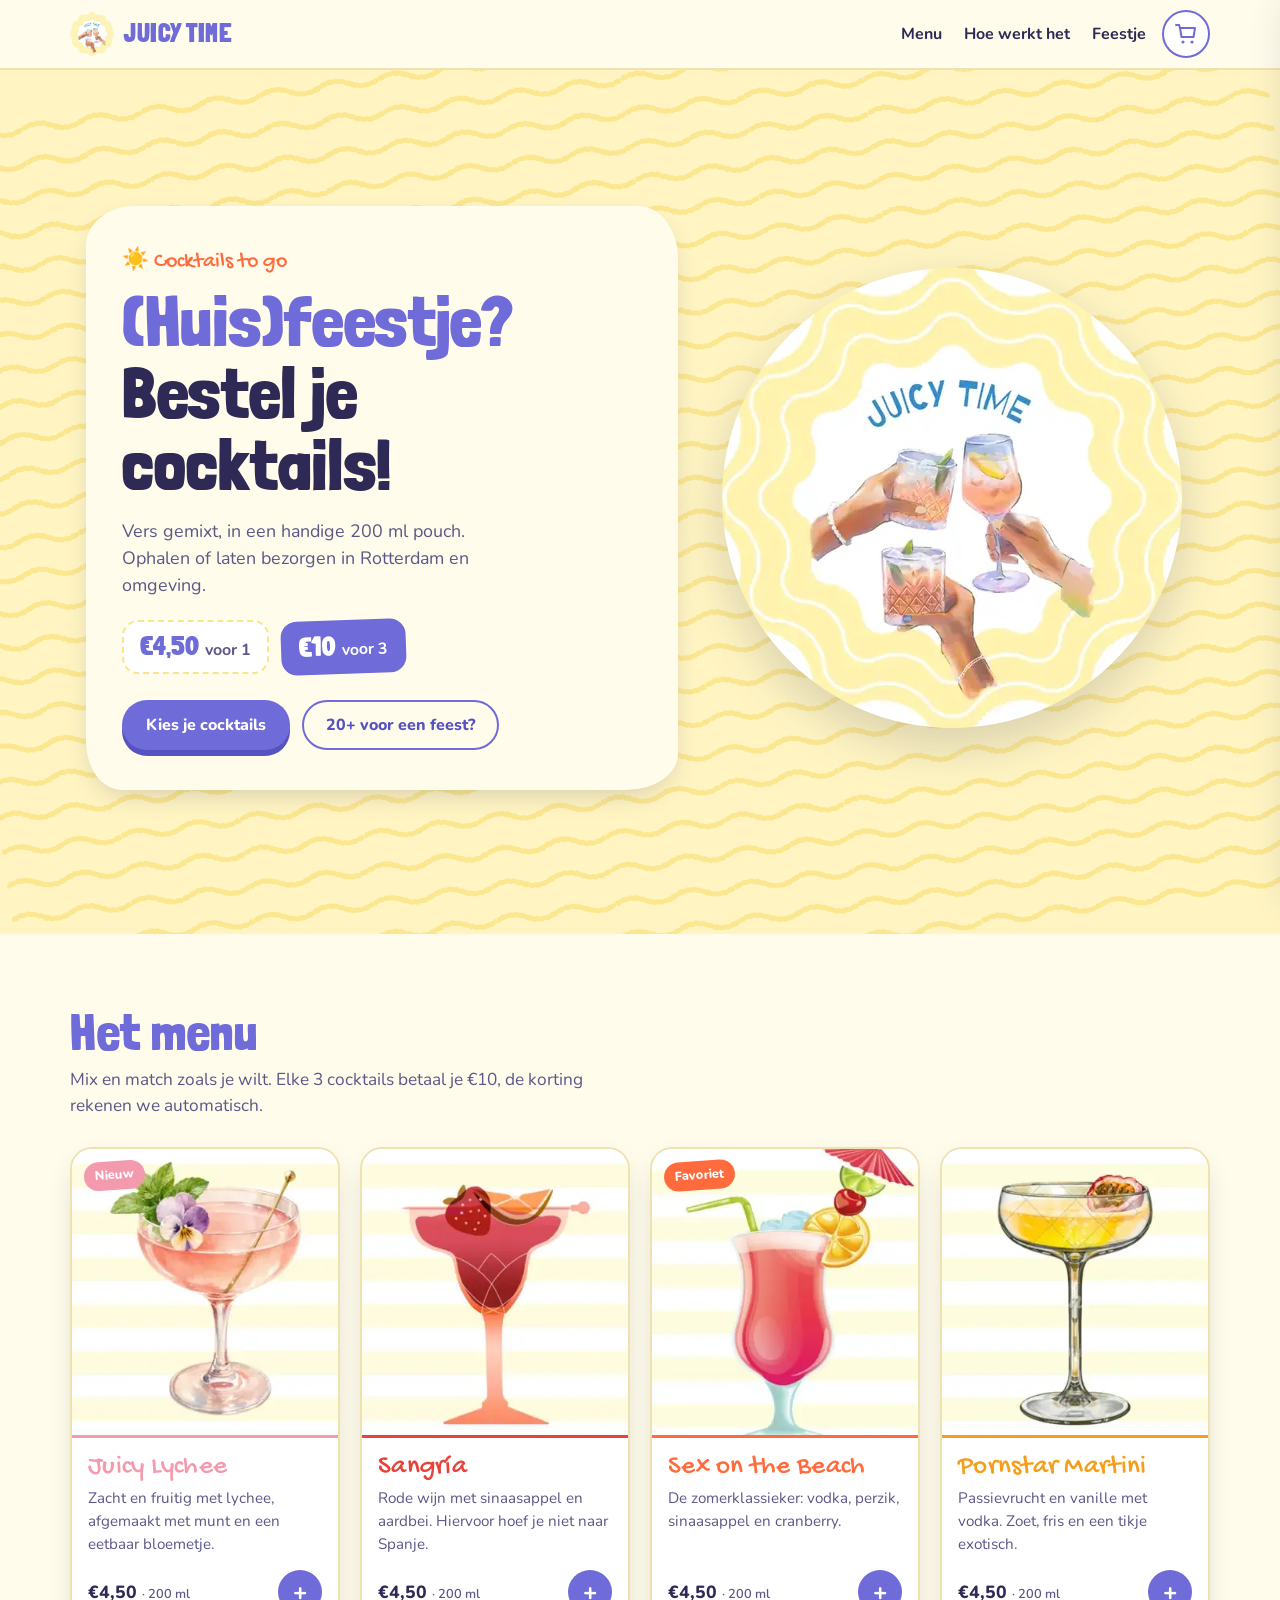
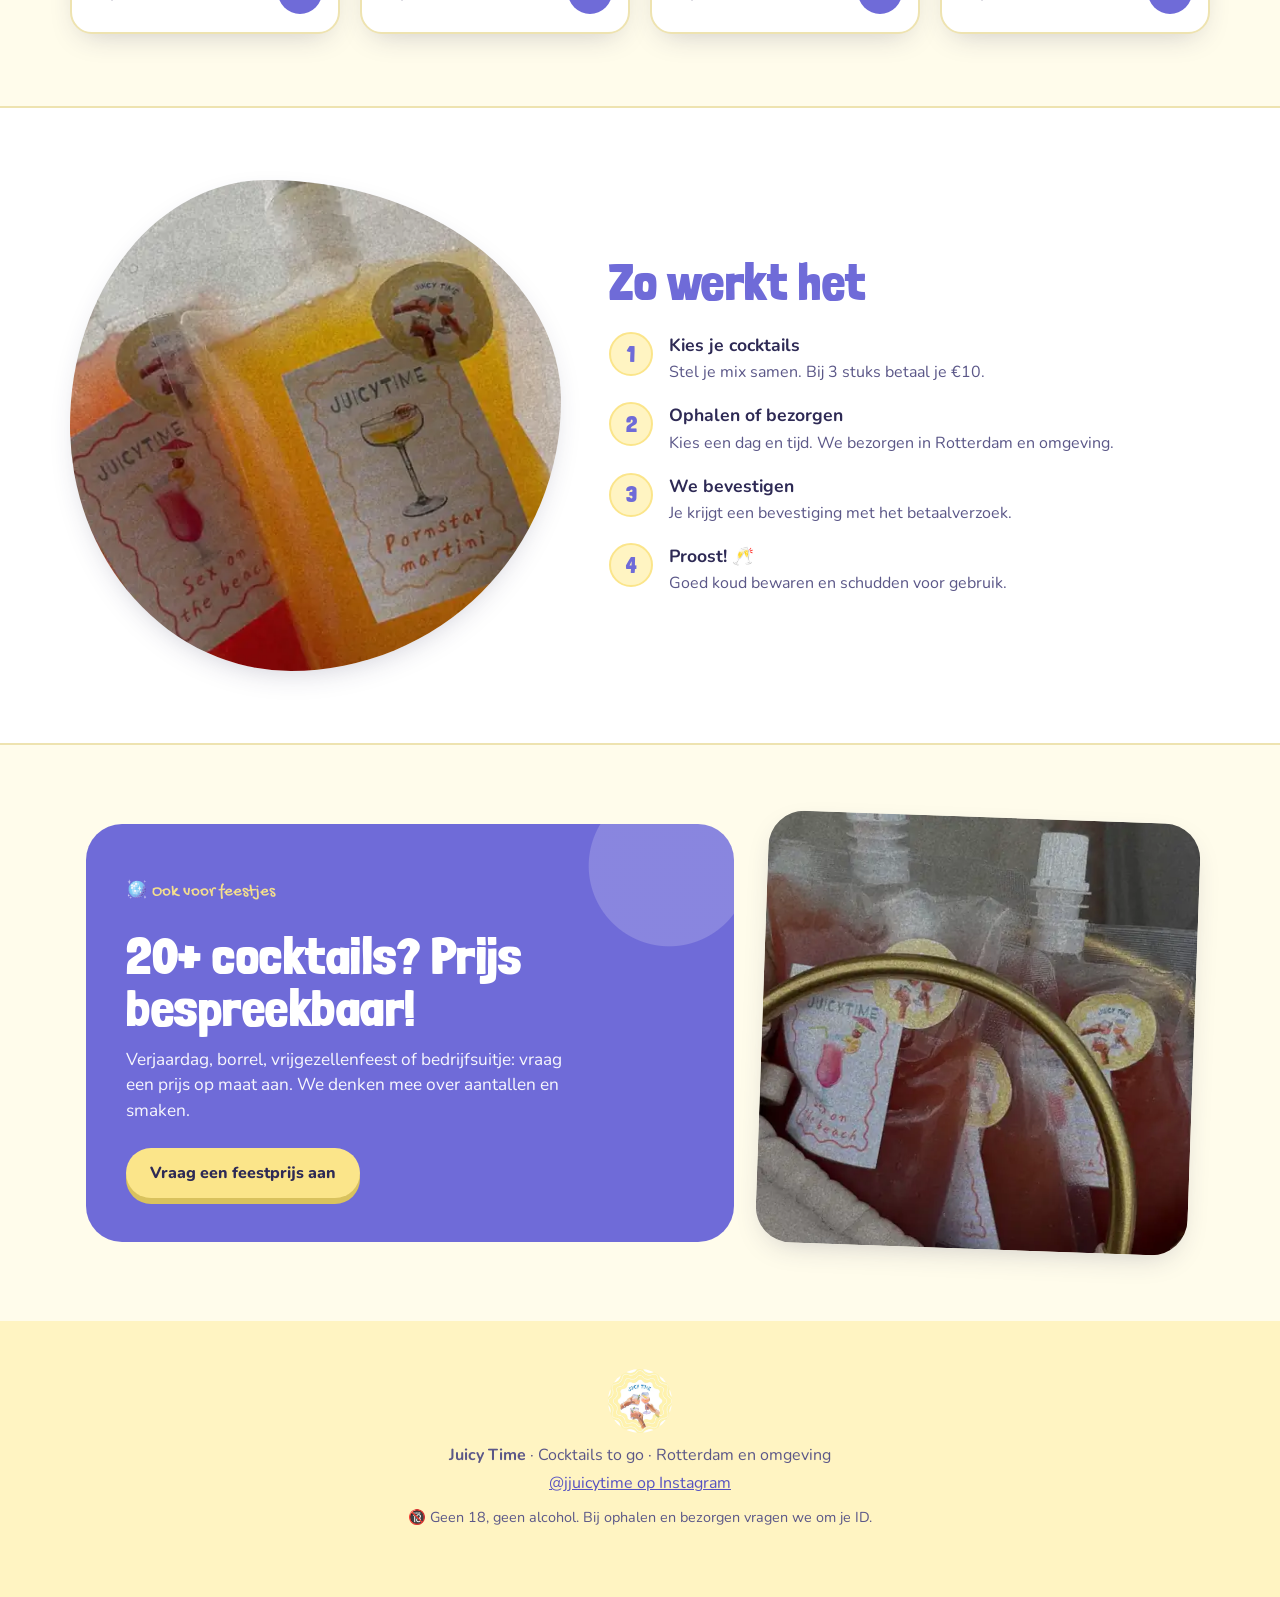
==== index.html @ 5c5c00f8 "Bestelsite Juicy Time: menu, 3 voor €10, ophalen/bezorgen, WhatsApp-bestelling Co-Authored-By: Claud" ====
<!doctype html>
<html lang="nl">
<head>
  <meta charset="utf-8">
  <meta name="viewport" content="width=device-width, initial-scale=1, viewport-fit=cover">
  <title>Juicy Time · Cocktails to go in Rotterdam</title>
  <meta name="description" content="Bestel je cocktails to go bij Juicy Time. Ophalen of laten bezorgen in Rotterdam en omgeving. 1 voor €4,50, 3 voor €10.">
  <meta name="theme-color" content="#FFF4C2">
  <meta property="og:title" content="Juicy Time · Cocktails to go">
  <meta property="og:description" content="(Huis)feestje? Bestel je cocktails! Ophalen en bezorgen in Rotterdam en omgeving.">
  <meta property="og:image" content="/img/logo.webp">
  <link rel="icon" type="image/webp" href="/img/logo.webp">
  <link rel="apple-touch-icon" href="/img/logo.webp">
  <link rel="preconnect" href="https://fonts.googleapis.com">
  <link rel="preconnect" href="https://fonts.gstatic.com" crossorigin>
  <link href="https://fonts.googleapis.com/css2?family=Gochi+Hand&family=Londrina+Solid:wght@400;900&family=Nunito:wght@400;600;700;800&display=swap" rel="stylesheet">
  <link rel="stylesheet" href="/styles.css">
</head>
<body>
  <a class="skip" href="#menu">Naar het menu</a>

  <header class="topbar">
    <a href="#top" class="brand" aria-label="Juicy Time, naar boven">
      <img src="/img/logo.webp" alt="" width="44" height="44">
      <span>Juicy Time</span>
    </a>
    <nav class="topnav" aria-label="Hoofdmenu">
      <a href="#menu">Menu</a>
      <a href="#hoe">Hoe werkt het</a>
      <a href="#feest">Feestje</a>
    </nav>
    <button class="cart-btn" type="button" data-open-cart aria-label="Open je bestelling">
      <svg viewBox="0 0 24 24" aria-hidden="true"><path d="M6 6h15l-1.5 9h-12z" fill="none" stroke="currentColor" stroke-width="2" stroke-linejoin="round"/><path d="M6 6 5 3H2" fill="none" stroke="currentColor" stroke-width="2" stroke-linecap="round"/><circle cx="9" cy="20" r="1.6" fill="currentColor"/><circle cx="18" cy="20" r="1.6" fill="currentColor"/></svg>
      <span class="cart-count" data-cart-count>0</span>
    </button>
  </header>

  <main id="top">
    <section class="hero">
      <div class="wave-bg" aria-hidden="true"></div>
      <div class="hero-inner">
        <div class="hero-copy">
          <p class="kicker">☀️ Cocktails to go</p>
          <h1>(Huis)feestje?<br><span>Bestel je cocktails!</span></h1>
          <p class="lead">Vers gemixt, in een handige 200 ml pouch. Ophalen of laten bezorgen in Rotterdam en omgeving.</p>
          <div class="deal-row">
            <div class="deal"><strong>€4,50</strong><span>voor 1</span></div>
            <div class="deal deal-hot"><strong>€10</strong><span>voor 3</span></div>
          </div>
          <div class="hero-cta">
            <a class="btn btn-primary" href="#menu">Kies je cocktails</a>
            <a class="btn btn-ghost" href="#feest">20+ voor een feest?</a>
          </div>
        </div>
        <div class="hero-art">
          <img src="/img/logo.webp" alt="Juicy Time logo: drie handen die proosten met cocktails" width="842" height="842">
        </div>
      </div>
    </section>

    <section id="menu" class="menu" aria-labelledby="menu-title">
      <div class="section-head">
        <h2 id="menu-title">Het menu</h2>
        <p>Mix en match zoals je wilt. Elke 3 cocktails betaal je €10, de korting rekenen we automatisch.</p>
      </div>
      <div class="menu-grid" data-menu></div>
    </section>

    <section id="hoe" class="how" aria-labelledby="how-title">
      <div class="how-inner">
        <div class="how-photo">
          <img src="/img/foto-pouches.webp" alt="Juicy Time pouches: Sex on the beach en Pornstar martini" loading="lazy" width="842" height="842">
        </div>
        <div>
          <h2 id="how-title">Zo werkt het</h2>
          <ol class="steps">
            <li><span class="step-n">1</span><div><strong>Kies je cocktails</strong><p>Stel je mix samen. Bij 3 stuks betaal je €10.</p></div></li>
            <li><span class="step-n">2</span><div><strong>Ophalen of bezorgen</strong><p>Kies een dag en tijd. We bezorgen in Rotterdam en omgeving.</p></div></li>
            <li><span class="step-n">3</span><div><strong>We bevestigen</strong><p>Je krijgt een bevestiging met het betaalverzoek.</p></div></li>
            <li><span class="step-n">4</span><div><strong>Proost! 🥂</strong><p>Goed koud bewaren en schudden voor gebruik.</p></div></li>
          </ol>
        </div>
      </div>
    </section>

    <section id="feest" class="party" aria-labelledby="party-title">
      <div class="party-card">
        <p class="kicker">🪩 Ook voor feestjes</p>
        <h2 id="party-title">20+ cocktails? Prijs bespreekbaar!</h2>
        <p>Verjaardag, borrel, vrijgezellenfeest of bedrijfsuitje: vraag een prijs op maat aan. We denken mee over aantallen en smaken.</p>
        <button class="btn btn-primary" type="button" data-party>Vraag een feestprijs aan</button>
      </div>
      <img class="party-photo" src="/img/foto-mand.webp" alt="Mand vol Juicy Time cocktails" loading="lazy" width="842" height="842">
    </section>
  </main>

  <footer class="footer">
    <img src="/img/logo.webp" alt="" width="64" height="64">
    <p><strong>Juicy Time</strong> · Cocktails to go · Rotterdam en omgeving</p>
    <p><a href="https://www.instagram.com/jjuicytime/" target="_blank" rel="noopener">@jjuicytime op Instagram</a></p>
    <p class="nix">🔞 Geen 18, geen alcohol. Bij ophalen en bezorgen vragen we om je ID.</p>
  </footer>

  <!-- Bestelling (zijpaneel) -->
  <div class="drawer-backdrop" data-close-cart hidden></div>
  <aside class="drawer" id="cart" aria-labelledby="cart-title" aria-hidden="true">
    <div class="drawer-head">
      <h2 id="cart-title">Je bestelling</h2>
      <button class="icon-btn" type="button" data-close-cart aria-label="Sluiten">✕</button>
    </div>
    <div class="drawer-body">
      <div data-cart-lines></div>
      <p class="empty" data-cart-empty>Nog niks gekozen. Tik op <strong>+</strong> bij een cocktail.</p>

      <div class="totals" data-totals hidden>
        <div class="row"><span>Cocktails</span><span data-t-count>0</span></div>
        <div class="row muted" data-t-deal-row hidden><span>Korting 3 voor €10</span><span data-t-deal>-€0,00</span></div>
        <div class="row" data-t-delivery-row hidden><span>Bezorging</span><span data-t-delivery>in overleg</span></div>
        <div class="row total"><span>Totaal</span><span data-t-total>€0,00</span></div>
        <p class="bulk-note" data-bulk-note hidden>🎉 20+ cocktails: we nemen contact op met een prijs op maat. Het totaal hierboven is de standaardprijs.</p>
        <p class="nudge" data-nudge hidden></p>
      </div>

      <form class="order-form" data-form novalidate hidden>
        <fieldset class="seg">
          <legend>Hoe wil je het ontvangen?</legend>
          <label><input type="radio" name="method" value="ophalen" checked> <span>Ophalen</span></label>
          <label><input type="radio" name="method" value="bezorgen"> <span>Bezorgen</span></label>
        </fieldset>

        <div class="grid2">
          <label class="field">Datum
            <input type="date" name="date" required>
          </label>
          <label class="field">Tijd
            <select name="time" required></select>
          </label>
        </div>

        <label class="field">Naam
          <input type="text" name="name" autocomplete="name" required>
        </label>
        <div class="grid2">
          <label class="field">Telefoon
            <input type="tel" name="phone" autocomplete="tel" inputmode="tel" required placeholder="06 12345678">
          </label>
          <label class="field">E-mail <span class="opt">(optioneel)</span>
            <input type="email" name="email" autocomplete="email">
          </label>
        </div>

        <div class="delivery-fields" data-delivery hidden>
          <label class="field">Straat en huisnummer
            <input type="text" name="street" autocomplete="street-address">
          </label>
          <div class="grid2">
            <label class="field">Postcode
              <input type="text" name="postcode" autocomplete="postal-code" placeholder="3011 AB">
            </label>
            <label class="field">Plaats
              <input type="text" name="city" autocomplete="address-level2" value="Rotterdam">
            </label>
          </div>
        </div>

        <label class="field">Opmerking <span class="opt">(optioneel)</span>
          <textarea name="note" rows="2" placeholder="Bijv. extra koud, feestje voor 25 man…"></textarea>
        </label>

        <label class="check">
          <input type="checkbox" name="age" required>
          <span>Ik ben 18 jaar of ouder en laat mijn ID zien bij ophalen of bezorgen.</span>
        </label>

        <p class="form-error" data-form-error role="alert" hidden></p>
        <button class="btn btn-primary btn-block" type="submit" data-submit>Bestelling plaatsen</button>
        <p class="fineprint">Je betaalt na bevestiging via een betaalverzoek. Bezorgkosten spreken we samen af.</p>
      </form>
    </div>
  </aside>

  <!-- Bevestiging -->
  <div class="modal" data-modal hidden role="dialog" aria-modal="true" aria-labelledby="done-title">
    <div class="modal-card">
      <img src="/img/logo.webp" alt="" width="96" height="96">
      <h2 id="done-title">Bijna klaar! 🥂</h2>
      <p data-done-text></p>
      <pre class="summary" data-summary></pre>
      <div class="send-btns" data-send-btns></div>
      <button class="btn btn-ghost btn-block" type="button" data-close-modal>Sluiten</button>
    </div>
  </div>

  <div class="mobile-bar" data-mobile-bar hidden>
    <button class="btn btn-primary btn-block" type="button" data-open-cart>
      Bekijk bestelling · <span data-mb-count>0</span> · <span data-mb-total>€0,00</span>
    </button>
  </div>

  <script src="/app.js" defer></script>
</body>
</html>
---- styles.css ----
:root {
  --butter: #FFF4C2;
  --butter-2: #FBE58A;
  --cream: #FFFCEB;
  --ink: #2E2A55;
  --ink-soft: #5B5788;
  --violet: #6F6BD8;
  --violet-d: #5652C2;
  --coral: #FF6B3D;
  --pink: #F49AAE;
  --slate: #4F7482;
  --line: #EEE3B0;
  --white: #fff;
  --radius: 22px;
  --shadow: 0 10px 30px -12px rgba(46, 42, 85, .28);
  --wave: url("data:image/svg+xml,%3Csvg xmlns='http://www.w3.org/2000/svg' width='120' height='16' viewBox='0 0 120 16'%3E%3Cpath d='M0 8 Q15 0 30 8 T60 8 T90 8 T120 8' fill='none' stroke='%23FBE58A' stroke-width='5'/%3E%3C/svg%3E");
  color-scheme: light;
}

* { box-sizing: border-box; }
[hidden] { display: none !important; }
html { scroll-behavior: smooth; scroll-padding-top: 80px; }
body {
  margin: 0;
  font-family: 'Nunito', system-ui, sans-serif;
  color: var(--ink);
  background: var(--cream);
  line-height: 1.5;
  -webkit-font-smoothing: antialiased;
}
body.lock { overflow: hidden; }
body.has-bar { padding-bottom: 84px; }
img { max-width: 100%; height: auto; display: block; }
a { color: var(--violet-d); }
h1, h2, h3 { font-family: 'Londrina Solid', 'Nunito', sans-serif; font-weight: 900; line-height: 1.02; margin: 0; letter-spacing: .01em; }
.skip { position: absolute; left: -999px; }
.skip:focus { left: 12px; top: 12px; z-index: 100; background: #fff; padding: 8px 12px; border-radius: 10px; }
:focus-visible { outline: 3px solid var(--violet); outline-offset: 2px; }

/* ---------- buttons ---------- */
.btn {
  display: inline-flex; align-items: center; justify-content: center; gap: 8px;
  font: 800 1rem/1 'Nunito', sans-serif;
  padding: 15px 22px; border-radius: 999px; border: 2px solid transparent;
  cursor: pointer; text-decoration: none; transition: transform .12s ease, background .2s, box-shadow .2s;
}
.btn:active { transform: scale(.97); }
.btn-primary { background: var(--violet); color: #fff; box-shadow: 0 6px 0 var(--violet-d); }
.btn-primary:hover { background: var(--violet-d); }
.btn-primary:disabled { opacity: .6; cursor: wait; }
.btn-ghost { background: transparent; border-color: var(--violet); color: var(--violet-d); }
.btn-ghost:hover { background: #fff; }
.btn-block { width: 100%; }
.btn-wa { background: #25D366; color: #fff; }
.btn-ig { background: linear-gradient(45deg, #F58529, #DD2A7B 55%, #8134AF); color: #fff; }
.icon-btn { width: 40px; height: 40px; border-radius: 50%; border: 0; background: var(--butter); font-size: 1rem; cursor: pointer; color: var(--ink); }

/* ---------- top bar ---------- */
.topbar {
  position: sticky; top: 0; z-index: 30;
  display: flex; align-items: center; gap: 16px;
  padding: 10px max(16px, calc((100vw - 1140px) / 2));
  background: rgba(255, 252, 235, .9); backdrop-filter: blur(10px);
  border-bottom: 2px solid var(--line);
}
.brand { display: flex; align-items: center; gap: 10px; text-decoration: none; color: var(--violet); }
.brand img { border-radius: 50%; }
.brand span { font: 900 1.6rem/1 'Londrina Solid', sans-serif; text-transform: uppercase; letter-spacing: .02em; }
.topnav { display: flex; gap: 22px; margin-left: auto; }
.topnav a { color: var(--ink); text-decoration: none; font-weight: 700; }
.topnav a:hover { color: var(--violet); }
.cart-btn {
  position: relative; width: 48px; height: 48px; border-radius: 50%;
  border: 2px solid var(--violet); background: #fff; color: var(--violet); cursor: pointer;
  display: grid; place-items: center;
}
.cart-btn svg { width: 24px; height: 24px; }
.cart-count {
  position: absolute; top: -6px; right: -6px; min-width: 22px; height: 22px; padding: 0 6px;
  border-radius: 999px; background: var(--coral); color: #fff; font-size: .75rem; font-weight: 800;
  display: grid; place-items: center; transform: scale(0); transition: transform .2s;
}
.cart-count.show { transform: scale(1); }

/* ---------- hero ---------- */
.hero { position: relative; overflow: hidden; background: var(--butter); }
.wave-bg {
  position: absolute; inset: -40px;
  background-image: var(--wave); background-size: 120px 34px; opacity: .9;
  transform: rotate(-8deg);
}
.hero-inner {
  position: relative; max-width: 1140px; margin: 0 auto;
  display: grid; grid-template-columns: 1.1fr .9fr; gap: 32px; align-items: center;
  padding: 64px 16px 72px;
}
.hero-copy {
  background: var(--cream); border-radius: 48px 40px 52px 36px / 40px 52px 36px 48px;
  padding: 40px 36px; box-shadow: var(--shadow);
}
.kicker { font-family: 'Gochi Hand', cursive; font-size: 1.35rem; color: var(--coral); margin: 0 0 8px; }
.hero h1 { font-size: clamp(2.6rem, 6vw, 4.4rem); color: var(--violet); }
.hero h1 span { color: var(--ink); }
.lead { font-size: 1.12rem; color: var(--ink-soft); margin: 16px 0 22px; max-width: 34ch; }
.deal-row { display: flex; gap: 12px; margin-bottom: 26px; flex-wrap: wrap; }
.deal {
  display: flex; align-items: baseline; gap: 6px; padding: 10px 16px;
  background: #fff; border: 2px dashed var(--butter-2); border-radius: 16px;
}
.deal strong { font: 900 1.7rem/1 'Londrina Solid', sans-serif; color: var(--violet); }
.deal span { font-weight: 700; color: var(--ink-soft); }
.deal-hot { background: var(--violet); border: 2px solid var(--violet); transform: rotate(-2deg); }
.deal-hot strong, .deal-hot span { color: #fff; }
.hero-cta { display: flex; gap: 12px; flex-wrap: wrap; }
.hero-art img { width: 100%; max-width: 460px; margin: 0 auto; border-radius: 50%; animation: float 6s ease-in-out infinite; filter: drop-shadow(0 18px 24px rgba(46,42,85,.18)); }
@keyframes float { 50% { transform: translateY(-10px) rotate(2deg); } }

/* ---------- sections ---------- */
section { padding: 72px 16px; }
.section-head { max-width: 1140px; margin: 0 auto 28px; }
.section-head h2, .how h2, .party h2 { font-size: clamp(2.2rem, 5vw, 3.2rem); color: var(--violet); }
.section-head p { color: var(--ink-soft); font-size: 1.08rem; margin: 8px 0 0; max-width: 56ch; }

/* ---------- menu ---------- */
.menu-grid {
  max-width: 1140px; margin: 0 auto;
  display: grid; grid-template-columns: repeat(4, 1fr); gap: 20px;
}
.card {
  background: #fff; border-radius: var(--radius); overflow: hidden;
  border: 2px solid var(--line); box-shadow: var(--shadow);
  display: flex; flex-direction: column; transition: transform .2s, box-shadow .2s;
}
.card:hover { transform: translateY(-4px) rotate(-.4deg); }
.card-img { position: relative; background: #fff; border-bottom: 3px solid var(--accent); }
.card-img img { width: 100%; aspect-ratio: 395 / 425; object-fit: cover; }
.tag {
  position: absolute; top: 12px; left: 12px; z-index: 1;
  background: var(--accent); color: #fff; font-weight: 800; font-size: .8rem;
  padding: 5px 11px; border-radius: 999px; transform: rotate(-4deg);
}
.card-body { padding: 16px 16px 18px; display: flex; flex-direction: column; flex: 1; }
.card h3 { font-family: 'Gochi Hand', cursive; font-weight: 400; font-size: 1.7rem; color: var(--accent); }
.card p { margin: 6px 0 14px; color: var(--ink-soft); font-size: .95rem; flex: 1; }
.card-foot { display: flex; align-items: center; justify-content: space-between; gap: 8px; }
.price { font-weight: 800; font-size: 1.1rem; }
.price small { font-weight: 600; color: var(--ink-soft); font-size: .8rem; }

.qty { display: flex; align-items: center; background: var(--butter); border-radius: 999px; padding: 4px; }
.qty button {
  width: 36px; height: 36px; border-radius: 50%; border: 0; cursor: pointer;
  font: 800 1.25rem/1 'Nunito', sans-serif; background: #fff; color: var(--violet-d);
}
.qty button:last-child { background: var(--violet); color: #fff; }
.qty output { min-width: 30px; text-align: center; font-weight: 800; }
.qty:not(.has) output, .qty:not(.has) button:first-child { display: none; }
.qty:not(.has) { background: transparent; padding: 0; }
.qty:not(.has) button:last-child { width: 44px; height: 44px; font-size: 1.5rem; }

/* ---------- how ---------- */
.how { background: #fff; border-block: 2px solid var(--line); }
.how-inner { max-width: 1140px; margin: 0 auto; display: grid; grid-template-columns: .9fr 1.1fr; gap: 48px; align-items: center; }
.how-photo img { border-radius: 40% 60% 55% 45% / 50% 45% 55% 50%; box-shadow: var(--shadow); aspect-ratio: 1; object-fit: cover; }
.steps { list-style: none; margin: 24px 0 0; padding: 0; display: grid; gap: 18px; }
.steps li { display: flex; gap: 16px; align-items: flex-start; }
.step-n {
  flex: none; width: 44px; height: 44px; border-radius: 50%;
  display: grid; place-items: center; background: var(--butter); color: var(--violet);
  font: 900 1.4rem/1 'Londrina Solid', sans-serif; border: 2px solid var(--butter-2);
}
.steps strong { font-size: 1.1rem; }
.steps p { margin: 2px 0 0; color: var(--ink-soft); }

/* ---------- party ---------- */
.party { max-width: 1140px; margin: 0 auto; display: grid; grid-template-columns: 1.2fr .8fr; gap: 28px; align-items: center; }
.party-card {
  background: var(--violet); color: #fff; border-radius: 36px; padding: 44px 40px;
  background-image: radial-gradient(circle at 90% 10%, rgba(255,255,255,.18) 0 80px, transparent 81px);
}
.party-card .kicker { color: var(--butter-2); }
.party-card h2 { color: #fff; }
.party-card p { font-size: 1.08rem; opacity: .95; margin: 12px 0 24px; max-width: 46ch; }
.party-card .btn-primary { background: var(--butter-2); color: var(--ink); box-shadow: 0 6px 0 #D9C25E; }
.party-photo { border-radius: 36px; aspect-ratio: 1; object-fit: cover; transform: rotate(2deg); box-shadow: var(--shadow); }

/* ---------- footer ---------- */
.footer { text-align: center; padding: 48px 16px 64px; background: var(--butter); color: var(--ink-soft); }
.footer img { margin: 0 auto 10px; border-radius: 50%; }
.footer p { margin: 4px 0; }
.nix { font-size: .9rem; margin-top: 12px !important; }

/* ---------- drawer ---------- */
.drawer-backdrop { position: fixed; inset: 0; background: rgba(46, 42, 85, .45); z-index: 40; }
.drawer {
  position: fixed; top: 0; right: 0; bottom: 0; z-index: 50;
  width: min(460px, 100%); background: var(--cream);
  transform: translateX(105%); transition: transform .28s cubic-bezier(.2,.8,.2,1);
  display: flex; flex-direction: column; box-shadow: -10px 0 40px rgba(46,42,85,.2);
}
.drawer.open { transform: none; }
.drawer-head { display: flex; align-items: center; justify-content: space-between; padding: 16px 20px; border-bottom: 2px solid var(--line); background: var(--butter); }
.drawer-head h2 { font-size: 2rem; color: var(--violet); }
.drawer-body { overflow-y: auto; padding: 16px 20px 32px; flex: 1; overscroll-behavior: contain; }
.empty { text-align: center; color: var(--ink-soft); padding: 40px 0; }
.line { display: flex; align-items: center; gap: 12px; padding: 10px 0; border-bottom: 1px dashed var(--line); }
.line img { width: 56px; height: 60px; object-fit: cover; border-radius: 12px; }
.line-info { flex: 1; display: flex; flex-direction: column; }
.line-info span { color: var(--ink-soft); font-size: .88rem; }
.totals { margin: 14px 0 6px; padding: 14px 16px; background: #fff; border-radius: 16px; border: 2px solid var(--line); }
.totals .row { display: flex; justify-content: space-between; padding: 3px 0; }
.totals .muted { color: #2E9F5B; font-weight: 700; }
.totals .total { font-weight: 800; font-size: 1.2rem; border-top: 2px solid var(--line); margin-top: 6px; padding-top: 8px; }
.bulk-note, .nudge { margin: 10px 0 0; font-size: .92rem; padding: 8px 12px; border-radius: 12px; }
.bulk-note { background: #EDEBFF; color: var(--violet-d); }
.nudge { background: var(--butter); }

.order-form { display: grid; gap: 12px; margin-top: 18px; }
.seg { border: 0; padding: 0; margin: 0; display: grid; grid-template-columns: 1fr 1fr; gap: 8px; }
.seg legend { font-weight: 800; margin-bottom: 8px; }
.seg label { position: relative; }
.seg input { position: absolute; opacity: 0; }
.seg span {
  display: block; text-align: center; padding: 12px; border-radius: 14px; font-weight: 800;
  border: 2px solid var(--line); background: #fff; cursor: pointer;
}
.seg input:checked + span { border-color: var(--violet); background: #EDEBFF; color: var(--violet-d); }
.seg input:focus-visible + span { outline: 3px solid var(--violet); outline-offset: 2px; }
.grid2 { display: grid; grid-template-columns: 1fr 1fr; gap: 10px; }
.field { display: grid; gap: 5px; font-weight: 700; font-size: .92rem; }
.field .opt { font-weight: 600; color: var(--ink-soft); }
.field input, .field select, .field textarea {
  font: 600 1rem 'Nunito', sans-serif; color: var(--ink);
  padding: 12px 14px; border-radius: 12px; border: 2px solid var(--line); background: #fff; width: 100%;
  min-height: 48px;
}
.field input:focus, .field select:focus, .field textarea:focus { border-color: var(--violet); outline: none; }
.delivery-fields { display: grid; gap: 12px; }
.check { display: flex; gap: 10px; align-items: flex-start; font-size: .92rem; background: #fff; padding: 12px; border-radius: 12px; border: 2px solid var(--line); }
.check input { width: 22px; height: 22px; accent-color: var(--violet); flex: none; margin: 0; }
.form-error { background: #FFE9E3; color: #B23A17; padding: 10px 12px; border-radius: 12px; margin: 0; font-weight: 700; font-size: .92rem; }
.fineprint { font-size: .82rem; color: var(--ink-soft); text-align: center; margin: 0; }

/* ---------- modal ---------- */
.modal { position: fixed; inset: 0; z-index: 60; background: rgba(46,42,85,.5); display: grid; place-items: center; padding: 16px; }
.modal[hidden] { display: none; }
.modal-card { background: var(--cream); border-radius: 28px; padding: 28px 24px; width: min(440px, 100%); max-height: 92vh; overflow: auto; text-align: center; display: grid; gap: 12px; }
.modal-card img { margin: 0 auto; border-radius: 50%; }
.modal-card h2 { font-size: 2.2rem; color: var(--violet); }
.modal-card p { margin: 0; color: var(--ink-soft); }
.summary { text-align: left; white-space: pre-wrap; background: #fff; border: 2px dashed var(--line); border-radius: 14px; padding: 12px 14px; font: 600 .88rem/1.45 'Nunito', sans-serif; margin: 0; }
.send-btns { display: grid; gap: 8px; }

/* ---------- mobile bar ---------- */
.mobile-bar { position: fixed; left: 0; right: 0; bottom: 0; z-index: 35; padding: 12px 16px calc(12px + env(safe-area-inset-bottom)); background: linear-gradient(transparent, var(--cream) 30%); }
.mobile-bar[hidden] { display: none; }

/* ---------- responsive ---------- */
@media (min-width: 761px) { .mobile-bar { display: none !important; } body.has-bar { padding-bottom: 0; } }
@media (max-width: 980px) {
  .menu-grid { grid-template-columns: repeat(2, 1fr); }
}
@media (max-width: 760px) {
  .topnav { display: none; }
  .cart-btn { margin-left: auto; }
  .hero-inner { grid-template-columns: 1fr; padding: 28px 16px 48px; gap: 8px; }
  .hero-art { order: -1; }
  .hero-art img { max-width: 220px; }
  .hero-copy { padding: 28px 22px; }
  section { padding: 52px 16px; }
  .how-inner, .party { grid-template-columns: 1fr; gap: 28px; }
  .how-photo { max-width: 380px; }
  .party-card { padding: 32px 24px; }
  .party-photo { max-width: 360px; justify-self: center; }
}
@media (max-width: 420px) {
  .menu-grid { gap: 12px; }
  .card-body { padding: 12px; }
  .card h3 { font-size: 1.35rem; }
  .card p { font-size: .85rem; }
  .card-foot { flex-direction: column; align-items: stretch; }
  .card-foot .qty { justify-content: space-between; }
  .qty:not(.has) { justify-content: flex-end; }
  .grid2 { grid-template-columns: 1fr; }
  .brand span { font-size: 1.35rem; }
}
@media (prefers-reduced-motion: reduce) {
  * { animation: none !important; transition: none !important; scroll-behavior: auto !important; }
}
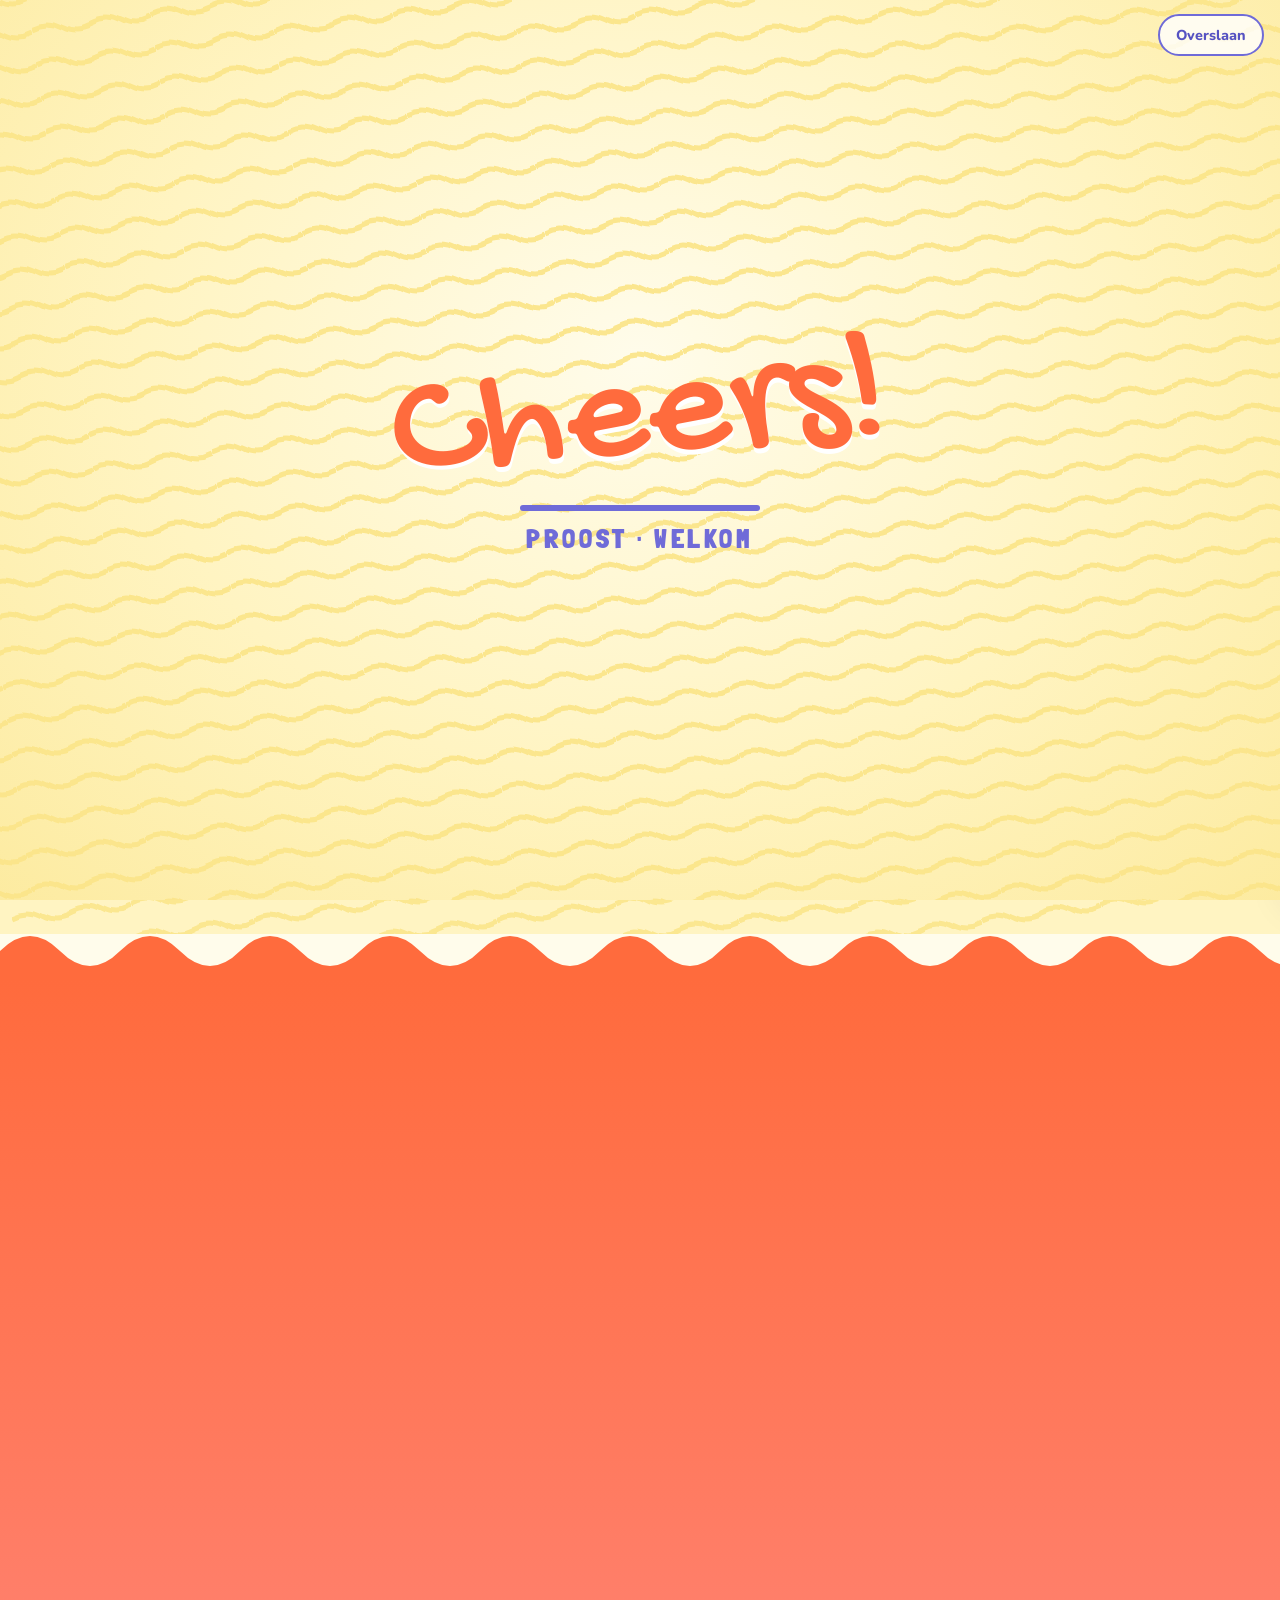
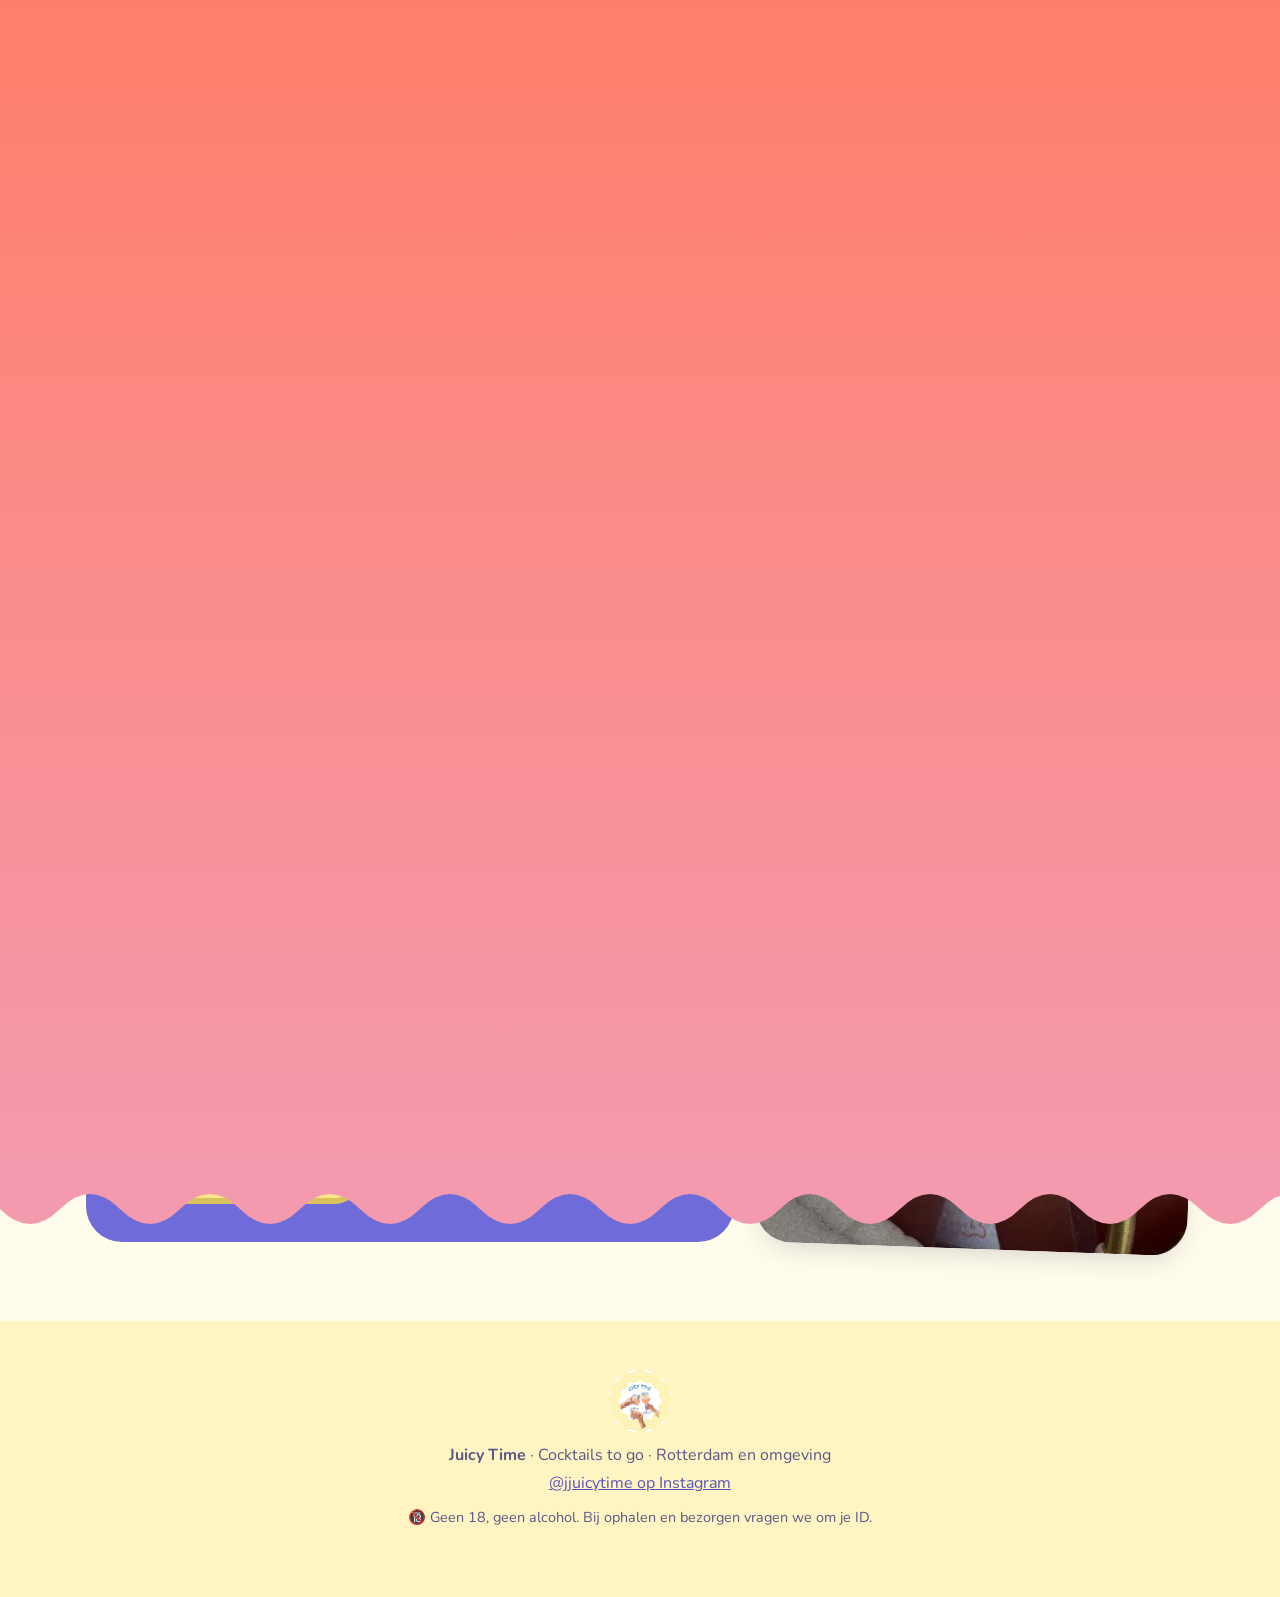
==== commit 9d3f051a: "Intro toegevoegd: Cheers-opening, cocktailkaarten, logo en sap-overgang naar de site Co-Authored-By:" ====
--- a/index.html
+++ b/index.html
@@ -14,9 +14,46 @@
   <link rel="preconnect" href="https://fonts.googleapis.com">
   <link rel="preconnect" href="https://fonts.gstatic.com" crossorigin>
   <link href="https://fonts.googleapis.com/css2?family=Gochi+Hand&family=Londrina+Solid:wght@400;900&family=Nunito:wght@400;600;700;800&display=swap" rel="stylesheet">
+  <script>
+    /* Intro alleen bij binnenkomst (één keer per bezoek). ?intro=1 toont hem altijd. */
+    (function(){var s=false;try{s=sessionStorage.getItem('jt_intro')==='1';}catch(e){}
+    if(!s||/[?&]intro=1/.test(location.search))document.documentElement.classList.add('intro-on');})();
+  </script>
+  <link rel="preload" as="image" href="/img/logo.webp">
   <link rel="stylesheet" href="/styles.css">
 </head>
 <body>
+  <!-- Intro -->
+  <div class="intro" id="intro" role="dialog" aria-modal="true" aria-label="Welkom bij Juicy Time">
+    <div class="intro-waves" aria-hidden="true"></div>
+    <div class="intro-bubbles" aria-hidden="true"><i></i><i></i><i></i><i></i><i></i><i></i><i></i><i></i></div>
+
+    <div class="intro-hello" aria-hidden="true">
+      <span class="ih-big">Cheers!</span>
+      <span class="ih-line"></span>
+      <span class="ih-sub">Proost · Welkom</span>
+    </div>
+
+    <div class="intro-cards" aria-hidden="true">
+      <span class="ic ic1" style="--c:#F49AAE"><img src="/img/juicy-lychee-glas.webp" alt=""></span>
+      <span class="ic ic2" style="--c:#E8433A"><img src="/img/sangria-glas.webp" alt=""></span>
+      <span class="ic ic3" style="--c:#FF6B3D"><img src="/img/sex-on-the-beach-glas.webp" alt=""></span>
+      <span class="ic ic4" style="--c:#F59E1B"><img src="/img/pornstar-martini-glas.webp" alt=""></span>
+    </div>
+
+    <div class="intro-main">
+      <div class="intro-logo"><img src="/img/logo.webp" alt="" width="460" height="460"></div>
+      <p class="intro-brand"><strong>Juicy Time</strong><em>Cocktails to go · Rotterdam</em></p>
+      <p class="intro-deal"><span>€4,50 per stuk</span><span class="hot">3 voor €10</span></p>
+      <div class="intro-btns">
+        <button class="btn btn-primary" type="button" data-intro-go="menu">Bestel nu
+          <svg viewBox="0 0 24 24" width="20" height="20" fill="none" stroke="currentColor" stroke-width="2.4" stroke-linecap="round" stroke-linejoin="round" aria-hidden="true"><path d="M5 12h14M13 6l6 6-6 6"/></svg></button>
+        <button class="btn btn-ghost" type="button" data-intro-go="top">Bekijk de site</button>
+      </div>
+    </div>
+    <button class="intro-skip" type="button" data-intro-skip>Overslaan</button>
+  </div>
+  <div class="intro-pour" id="introPour" aria-hidden="true"></div>
   <a class="skip" href="#menu">Naar het menu</a>
 
   <header class="topbar">
--- a/styles.css
+++ b/styles.css
@@ -286,3 +286,157 @@
 @media (prefers-reduced-motion: reduce) {
   * { animation: none !important; transition: none !important; scroll-behavior: auto !important; }
 }
+
+/* ---------- intro ---------- */
+.intro, .intro-pour { display: none; }
+html.intro-on, html.intro-on body { overflow: hidden; }
+html.intro-on .intro {
+  display: grid; place-items: center; position: fixed; inset: 0; z-index: 100;
+  background: radial-gradient(ellipse at 50% 40%, #FFFCEB 0%, var(--butter) 55%, var(--butter-2) 130%);
+  overflow: hidden; padding: 24px 20px calc(24px + env(safe-area-inset-bottom));
+}
+.intro-waves {
+  position: absolute; inset: -30% -30%; opacity: 0; transform: rotate(-8deg) scale(1.15);
+  background-image: var(--wave); background-size: 120px 34px;
+  transition: opacity 1.4s ease, transform 7s cubic-bezier(.22,.61,.2,1);
+  animation: introDrift 14s linear infinite;
+}
+@keyframes introDrift { to { background-position: 240px 0; } }
+.intro.s1 .intro-waves { opacity: .95; transform: rotate(-8deg) scale(1); }
+
+.intro-bubbles i {
+  position: absolute; bottom: -60px; width: 22px; height: 22px; border-radius: 50%;
+  border: 3px solid #fff; background: rgba(255,255,255,.45); opacity: 0;
+  animation: introBubble 7s ease-in infinite;
+}
+.intro-bubbles i:nth-child(1) { left: 8%;  animation-delay: .2s; }
+.intro-bubbles i:nth-child(2) { left: 21%; width: 12px; height: 12px; animation-delay: 2.1s; }
+.intro-bubbles i:nth-child(3) { left: 34%; width: 30px; height: 30px; animation-delay: 3.6s; }
+.intro-bubbles i:nth-child(4) { left: 47%; width: 14px; height: 14px; animation-delay: 1.2s; }
+.intro-bubbles i:nth-child(5) { left: 61%; animation-delay: 4.4s; }
+.intro-bubbles i:nth-child(6) { left: 73%; width: 12px; height: 12px; animation-delay: .8s; }
+.intro-bubbles i:nth-child(7) { left: 84%; width: 28px; height: 28px; animation-delay: 2.8s; }
+.intro-bubbles i:nth-child(8) { left: 93%; width: 16px; height: 16px; animation-delay: 5.2s; }
+@keyframes introBubble {
+  0% { transform: translate(0, 0) scale(.6); opacity: 0; }
+  12% { opacity: .9; }
+  50% { transform: translate(18px, -55vh) scale(1); }
+  100% { transform: translate(-12px, -115vh) scale(1.1); opacity: 0; }
+}
+
+/* 1. Cheers! */
+.intro-hello {
+  position: absolute; inset: 0; display: flex; flex-direction: column; align-items: center; justify-content: center; gap: 14px;
+  pointer-events: none; z-index: 3;
+}
+.ih-big {
+  font: 400 clamp(4.2rem, 19vw, 10rem)/.9 'Gochi Hand', cursive; color: var(--coral);
+  opacity: 0; transform: translateY(26px) rotate(-10deg) scale(.8);
+  transition: opacity .7s ease, transform 1s cubic-bezier(.34,1.56,.64,1);
+  text-shadow: 0 5px 0 #fff;
+}
+.ih-line { width: 0; height: 6px; border-radius: 6px; background: var(--violet); transition: width .9s cubic-bezier(.22,.61,.2,1) .35s; }
+.ih-sub {
+  font: 900 clamp(1.1rem, 4vw, 1.7rem)/1 'Londrina Solid', sans-serif; letter-spacing: .14em; text-transform: uppercase; color: var(--violet);
+  opacity: 0; transform: translateY(10px); transition: opacity .7s ease .6s, transform .7s ease .6s;
+}
+.intro.s1 .ih-big { opacity: 1; transform: rotate(-5deg); }
+.intro.s1 .ih-line { width: min(240px, 50vw); }
+.intro.s1 .ih-sub { opacity: 1; transform: none; }
+.intro.s2 .intro-hello > * { opacity: 0; transform: translateY(-34px) scale(1.06); transition: opacity .55s ease, transform .7s ease; }
+.intro.s2 .ih-line { width: 0; }
+
+/* 2. Kaarten met de cocktails waaieren uit */
+.intro-cards { position: absolute; left: 50%; top: 50%; width: 0; height: 0; z-index: 1; }
+.ic {
+  position: absolute; left: 0; top: 0; width: clamp(104px, 17vw, 190px); aspect-ratio: 395 / 425;
+  margin: calc(clamp(104px, 17vw, 190px) * -.54) 0 0 calc(clamp(104px, 17vw, 190px) * -.5);
+  border-radius: 22px; overflow: hidden; background: #fff; border: 5px solid var(--c);
+  box-shadow: 0 16px 34px -14px rgba(46,42,85,.45);
+  opacity: 0; transform: translate(0, 60vh) rotate(0deg) scale(.7);
+  transition: transform 1.15s cubic-bezier(.34,1.4,.64,1), opacity .5s ease;
+}
+.ic img { width: 100%; height: 100%; object-fit: cover; }
+.intro.s2 .ic { opacity: 1; }
+.intro.s2 .ic1 { transform: translate(-36vw, -24vh) rotate(-14deg); transition-delay: .05s; }
+.intro.s2 .ic2 { transform: translate(36vw, -26vh) rotate(12deg); transition-delay: .17s; }
+.intro.s2 .ic3 { transform: translate(-34vw, 25vh) rotate(9deg); transition-delay: .29s; }
+.intro.s2 .ic4 { transform: translate(35vw, 24vh) rotate(-11deg); transition-delay: .41s; }
+.intro.s3 .ic img { animation: introBob 4.5s ease-in-out infinite; }
+.intro.s3 .ic2 img, .intro.s3 .ic3 img { animation-delay: -2.2s; }
+@keyframes introBob { 50% { transform: translateY(-6px) scale(1.04); } }
+
+/* 3. Logo, naam en knoppen */
+.intro-main { position: relative; z-index: 2; display: flex; flex-direction: column; align-items: center; text-align: center; gap: 12px; max-width: 520px; }
+.intro-logo {
+  width: clamp(170px, 34vh, 280px); aspect-ratio: 1; border-radius: 50%; overflow: hidden; background: #fff;
+  box-shadow: 0 0 0 8px #fff, 0 0 0 12px var(--butter-2), 0 26px 50px -18px rgba(46,42,85,.5);
+  opacity: 0; transform: scale(.2) rotate(-200deg);
+  transition: transform 1.1s cubic-bezier(.34,1.56,.64,1), opacity .4s ease;
+}
+.intro-logo img { width: 100%; height: 100%; object-fit: cover; }
+.intro.s2 .intro-logo { opacity: 1; transform: none; transition-delay: .25s; }
+.intro.s3 .intro-logo { animation: float 6s ease-in-out infinite; }
+.intro-brand { margin: 10px 0 0; display: flex; flex-direction: column; gap: 4px; }
+.intro-brand strong {
+  font: 900 clamp(3rem, 12vw, 5.2rem)/.92 'Londrina Solid', sans-serif; text-transform: uppercase; color: var(--violet);
+  letter-spacing: .02em; text-shadow: 0 4px 0 #fff;
+}
+.intro-brand em { font: 400 clamp(1.25rem, 4.6vw, 1.7rem)/1.1 'Gochi Hand', cursive; color: var(--coral); }
+.intro-deal { margin: 2px 0 6px; display: flex; gap: 8px; flex-wrap: wrap; justify-content: center; }
+.intro-deal span { background: #fff; border: 2px dashed var(--butter-2); border-radius: 999px; padding: 6px 14px; font-weight: 800; font-size: .95rem; }
+.intro-deal .hot { background: var(--violet); border: 2px solid var(--violet); color: #fff; transform: rotate(-3deg); }
+.intro-btns { display: flex; gap: 12px; flex-wrap: wrap; justify-content: center; }
+.intro-btns .btn { min-width: 168px; padding: 17px 24px; font-size: 1.08rem; }
+.intro-btns .btn-ghost { background: rgba(255,255,255,.75); }
+.intro-brand, .intro-deal, .intro-btns { opacity: 0; transform: translateY(22px); transition: opacity .6s ease, transform .8s cubic-bezier(.34,1.4,.64,1); }
+.intro.s3 .intro-brand { opacity: 1; transform: none; }
+.intro.s3 .intro-deal { opacity: 1; transform: none; transition-delay: .15s; }
+.intro.s4 .intro-btns { opacity: 1; transform: none; }
+.intro:not(.s4) .intro-btns { pointer-events: none; }
+
+.intro-skip {
+  position: absolute; right: max(16px, env(safe-area-inset-right)); top: max(14px, env(safe-area-inset-top)); z-index: 5;
+  font: 800 .9rem 'Nunito', sans-serif; color: var(--violet-d); background: rgba(255,255,255,.8);
+  border: 2px solid var(--violet); border-radius: 999px; padding: 9px 16px; cursor: pointer; transition: opacity .4s;
+}
+.intro.s4 .intro-skip { opacity: 0; pointer-events: none; }
+
+/* 4. Uitschenken: een golf sap trekt over het scherm en onthult de site */
+html.intro-on .intro-pour, html.intro-leaving .intro-pour {
+  display: block; position: fixed; left: 0; right: 0; top: 0; height: 200vh; z-index: 110; pointer-events: none;
+  background: linear-gradient(180deg, #FF6B3D 0%, #FF7F6A 35%, #F49AAE 100%);
+  transform: translateY(calc(100vh + 80px)); will-change: transform;
+}
+.intro-pour::before, .intro-pour::after {
+  content: ""; position: absolute; left: 0; right: 0; height: 60px; background-repeat: repeat-x; background-size: 240px 60px;
+}
+.intro-pour::before {
+  top: -59px;
+  background-image: url("data:image/svg+xml,%3Csvg xmlns='http://www.w3.org/2000/svg' width='240' height='60' viewBox='0 0 240 60'%3E%3Cpath d='M0 30 Q30 0 60 30 T120 30 T180 30 T240 30 V60 H0Z' fill='%23FF6B3D'/%3E%3C/svg%3E");
+  animation: introSlosh 1.1s linear infinite;
+}
+.intro-pour::after {
+  bottom: -59px;
+  background-image: url("data:image/svg+xml,%3Csvg xmlns='http://www.w3.org/2000/svg' width='240' height='60' viewBox='0 0 240 60'%3E%3Cpath d='M0 30 Q30 60 60 30 T120 30 T180 30 T240 30 V0 H0Z' fill='%23F49AAE'/%3E%3C/svg%3E");
+  animation: introSlosh 1.4s linear infinite reverse;
+}
+@keyframes introSlosh { to { background-position-x: 240px; } }
+html.intro-leaving .intro-pour { animation: introPour 1.7s cubic-bezier(.6,.05,.35,1) forwards; }
+@keyframes introPour { from { transform: translateY(calc(100vh + 80px)); } to { transform: translateY(-215vh); } }
+html.intro-leaving .intro-main { transform: scale(1.08); opacity: 0; transition: transform .7s ease, opacity .6s ease; }
+
+@media (max-width: 640px) {
+  .intro.s2 .ic1 { transform: translate(-31vw, -34vh) rotate(-14deg); }
+  .intro.s2 .ic2 { transform: translate(31vw, -35vh) rotate(12deg); }
+  .intro.s2 .ic3 { transform: translate(-33vw, 43vh) rotate(9deg); }
+  .intro.s2 .ic4 { transform: translate(33vw, 42vh) rotate(-11deg); }
+  .intro-logo { width: clamp(150px, 26vh, 220px); }
+  .intro-btns { width: 100%; }
+  .intro-btns .btn { flex: 1 1 140px; min-width: 0; padding: 16px 12px; font-size: 1rem; white-space: nowrap; }
+}
+@media (max-height: 620px) {
+  .intro-logo { width: 130px; }
+  .intro-deal { display: none; }
+  .intro-brand strong { font-size: 2.6rem; }
+}
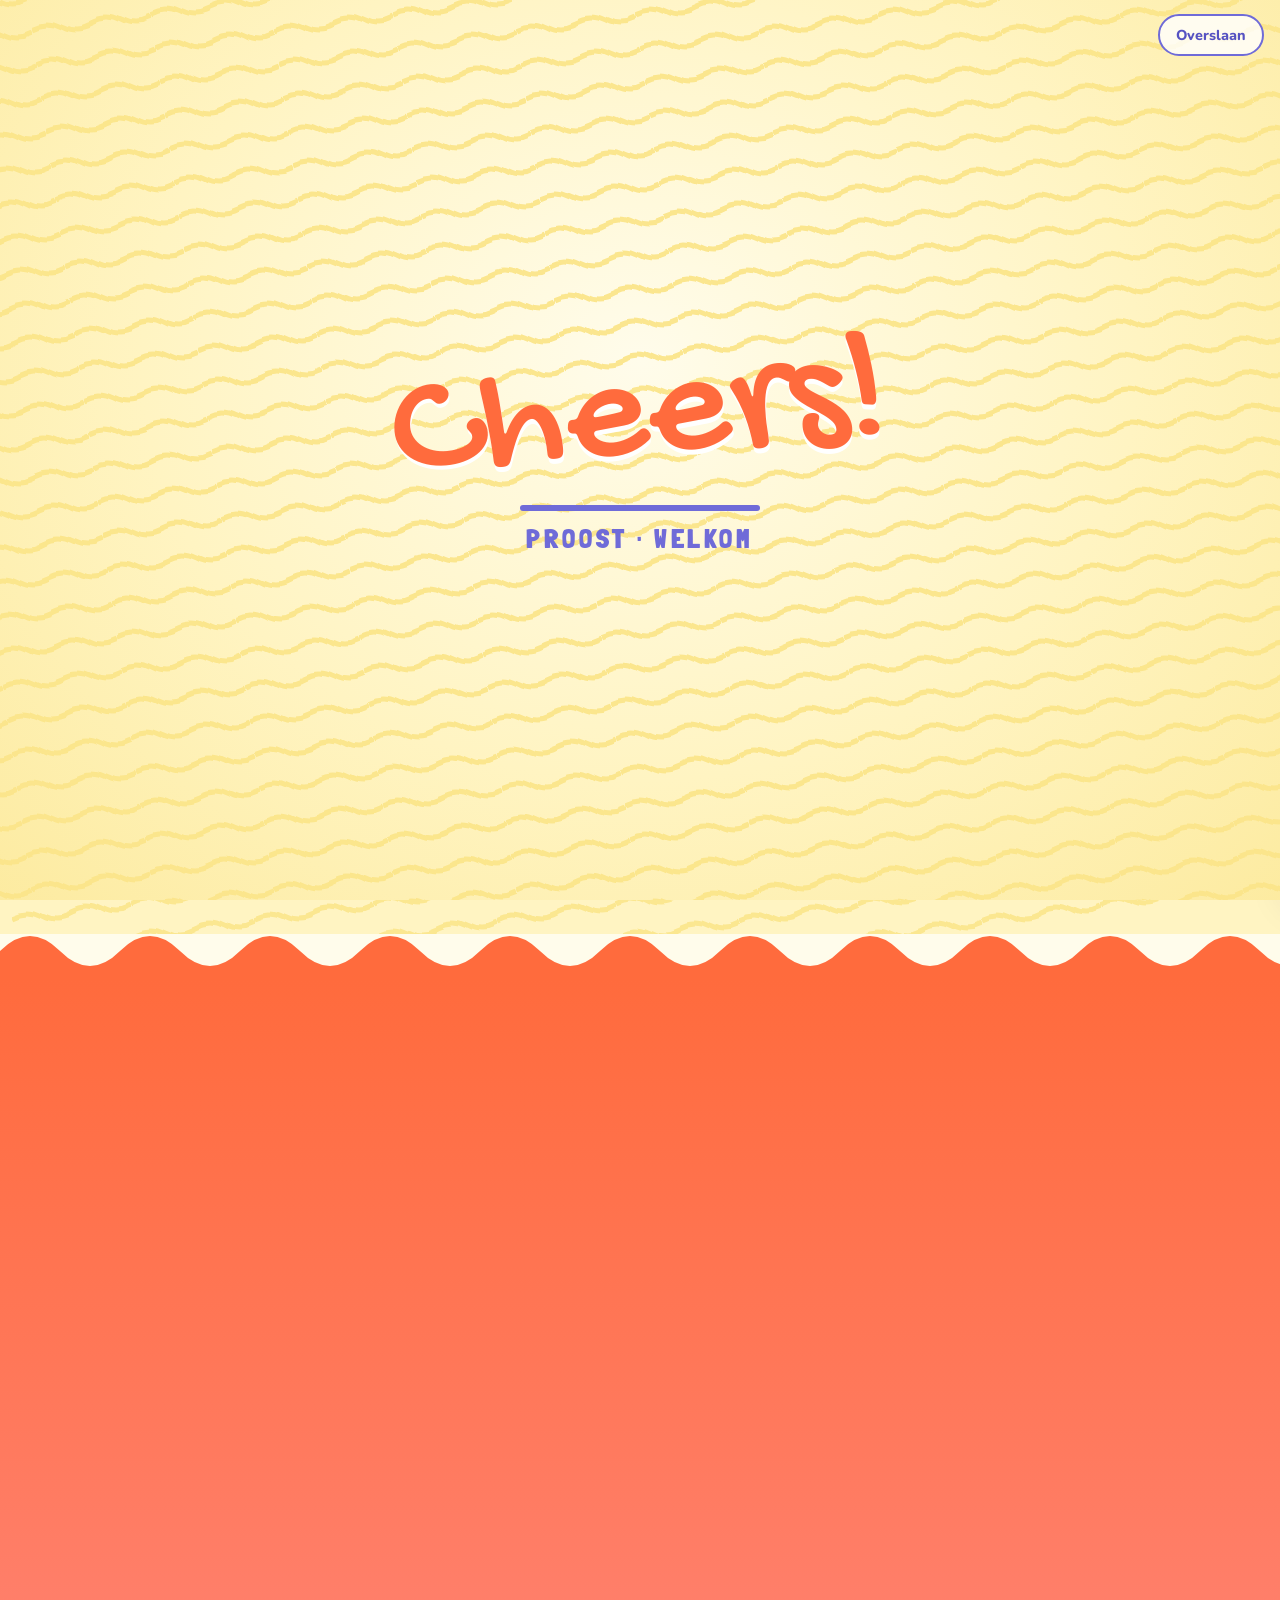
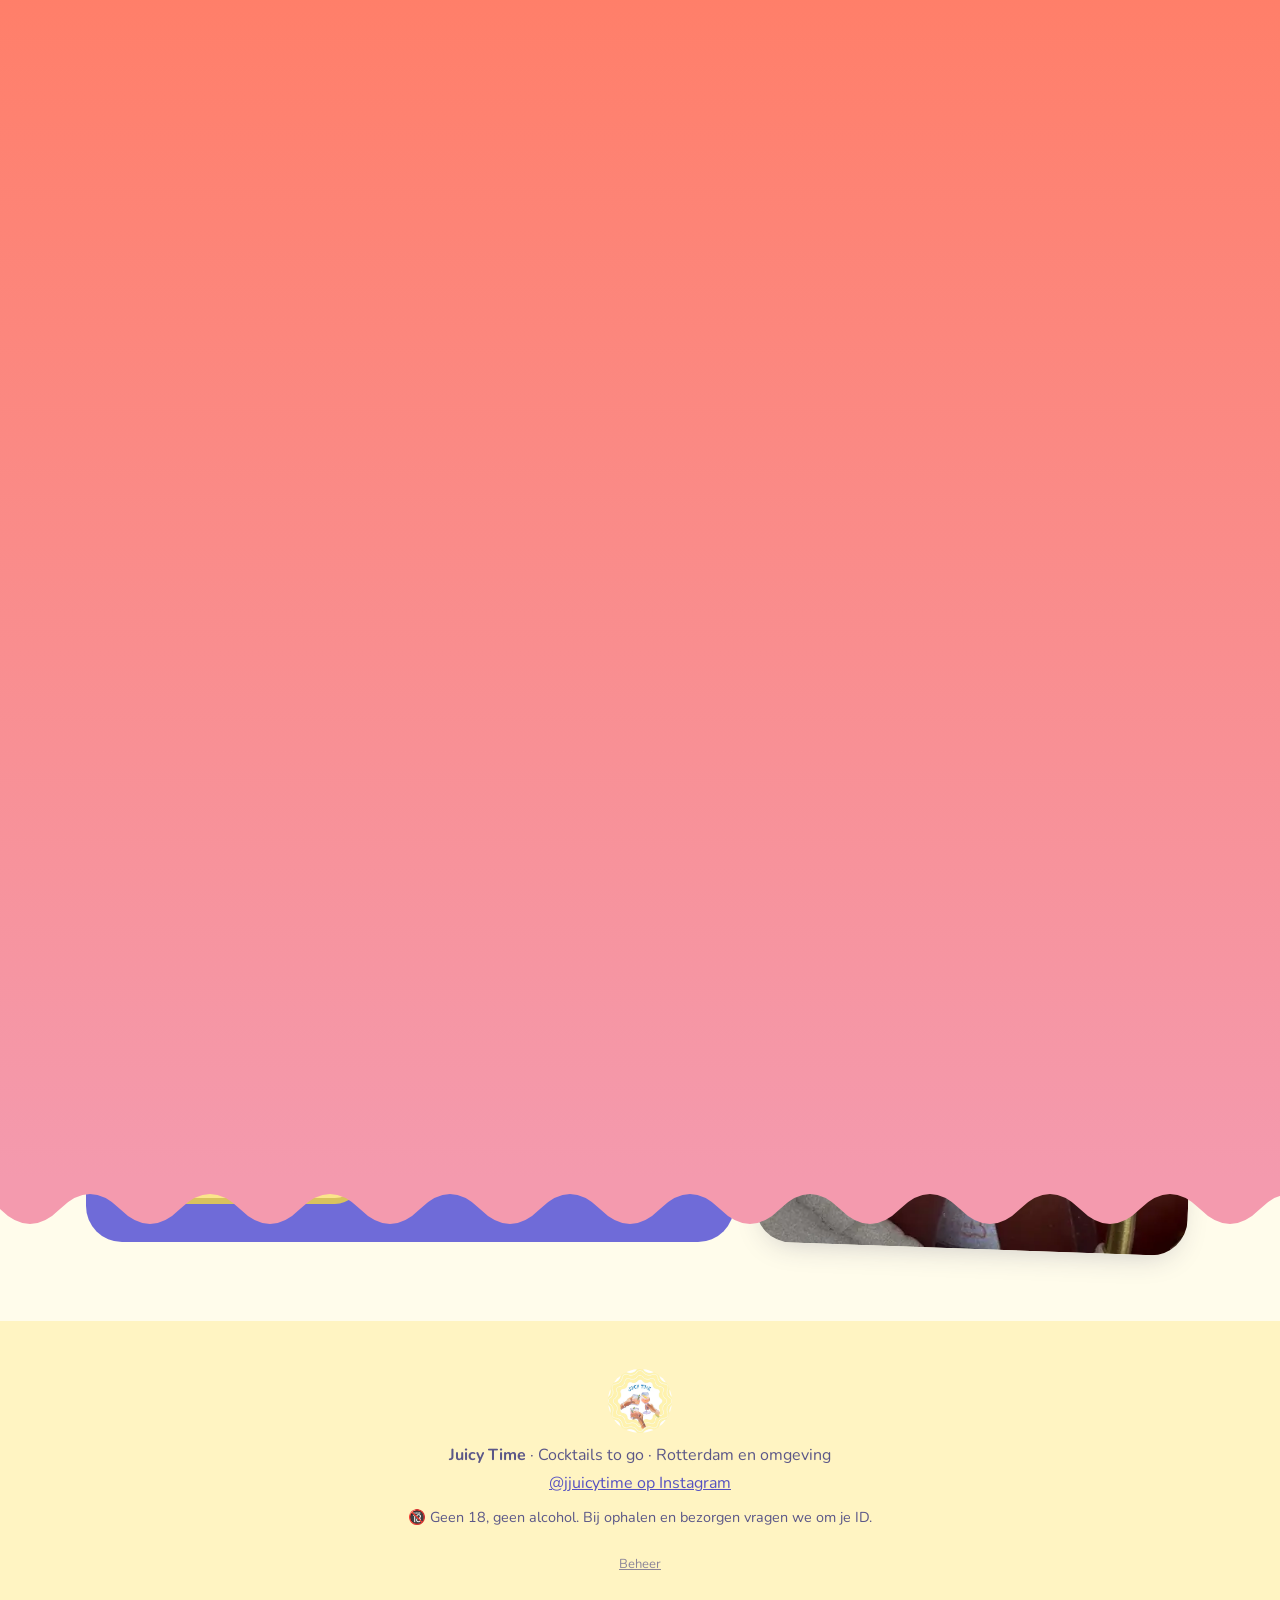
==== commit c4c997f2: "Basis beheer: zaak past menu, prijzen, tijden, melding en contact zelf aan via /beheer Co-Authored-B" ====
--- a/index.html
+++ b/index.html
@@ -79,14 +79,14 @@
         <div class="hero-copy">
           <p class="kicker">☀️ Cocktails to go</p>
           <h1>(Huis)feestje?<br><span>Bestel je cocktails!</span></h1>
-          <p class="lead">Vers gemixt, in een handige 200 ml pouch. Ophalen of laten bezorgen in Rotterdam en omgeving.</p>
+          <p class="lead">Vers gemixt, in een handige 200 ml pouch. Ophalen of laten bezorgen in <span data-fs-gebied>Rotterdam en omgeving</span>.</p>
           <div class="deal-row">
-            <div class="deal"><strong>€4,50</strong><span>voor 1</span></div>
-            <div class="deal deal-hot"><strong>€10</strong><span>voor 3</span></div>
+            <div class="deal"><strong data-fs-p1>€4,50</strong><span>voor 1</span></div>
+            <div class="deal deal-hot"><strong data-fs-p3>€10</strong><span>voor 3</span></div>
           </div>
           <div class="hero-cta">
             <a class="btn btn-primary" href="#menu">Kies je cocktails</a>
-            <a class="btn btn-ghost" href="#feest">20+ voor een feest?</a>
+            <a class="btn btn-ghost" href="#feest"><span><span data-fs-feest>20</span>+ voor een feest?</span></a>
           </div>
         </div>
         <div class="hero-art">
@@ -98,7 +98,7 @@
     <section id="menu" class="menu" aria-labelledby="menu-title">
       <div class="section-head">
         <h2 id="menu-title">Het menu</h2>
-        <p>Mix en match zoals je wilt. Elke 3 cocktails betaal je €10, de korting rekenen we automatisch.</p>
+        <p>Mix en match zoals je wilt. Elke 3 cocktails betaal je <span data-fs-p3>€10</span>, de korting rekenen we automatisch.</p>
       </div>
       <div class="menu-grid" data-menu></div>
     </section>
@@ -111,8 +111,8 @@
         <div>
           <h2 id="how-title">Zo werkt het</h2>
           <ol class="steps">
-            <li><span class="step-n">1</span><div><strong>Kies je cocktails</strong><p>Stel je mix samen. Bij 3 stuks betaal je €10.</p></div></li>
-            <li><span class="step-n">2</span><div><strong>Ophalen of bezorgen</strong><p>Kies een dag en tijd. We bezorgen in Rotterdam en omgeving.</p></div></li>
+            <li><span class="step-n">1</span><div><strong>Kies je cocktails</strong><p>Stel je mix samen. Bij 3 stuks betaal je <span data-fs-p3>€10</span>.</p></div></li>
+            <li><span class="step-n">2</span><div><strong>Ophalen of bezorgen</strong><p>Kies een dag en tijd. We bezorgen in <span data-fs-gebied>Rotterdam en omgeving</span>.</p></div></li>
             <li><span class="step-n">3</span><div><strong>We bevestigen</strong><p>Je krijgt een bevestiging met het betaalverzoek.</p></div></li>
             <li><span class="step-n">4</span><div><strong>Proost! 🥂</strong><p>Goed koud bewaren en schudden voor gebruik.</p></div></li>
           </ol>
@@ -123,7 +123,7 @@
     <section id="feest" class="party" aria-labelledby="party-title">
       <div class="party-card">
         <p class="kicker">🪩 Ook voor feestjes</p>
-        <h2 id="party-title">20+ cocktails? Prijs bespreekbaar!</h2>
+        <h2 id="party-title"><span data-fs-feest>20</span>+ cocktails? Prijs bespreekbaar!</h2>
         <p>Verjaardag, borrel, vrijgezellenfeest of bedrijfsuitje: vraag een prijs op maat aan. We denken mee over aantallen en smaken.</p>
         <button class="btn btn-primary" type="button" data-party>Vraag een feestprijs aan</button>
       </div>
@@ -133,9 +133,10 @@
 
   <footer class="footer">
     <img src="/img/logo.webp" alt="" width="64" height="64">
-    <p><strong>Juicy Time</strong> · Cocktails to go · Rotterdam en omgeving</p>
-    <p><a href="https://www.instagram.com/jjuicytime/" target="_blank" rel="noopener">@jjuicytime op Instagram</a></p>
+    <p><strong>Juicy Time</strong> · Cocktails to go · <span data-fs-gebied>Rotterdam en omgeving</span></p>
+    <p><a href="https://www.instagram.com/jjuicytime/" target="_blank" rel="noopener" data-fs-ig>@jjuicytime op Instagram</a></p>
     <p class="nix">🔞 Geen 18, geen alcohol. Bij ophalen en bezorgen vragen we om je ID.</p>
+    <p class="footer-beheer"><a href="/beheer/">Beheer</a></p>
   </footer>
 
   <!-- Bestelling (zijpaneel) -->
@@ -151,10 +152,10 @@
 
       <div class="totals" data-totals hidden>
         <div class="row"><span>Cocktails</span><span data-t-count>0</span></div>
-        <div class="row muted" data-t-deal-row hidden><span>Korting 3 voor €10</span><span data-t-deal>-€0,00</span></div>
+        <div class="row muted" data-t-deal-row hidden><span>Korting 3 voor <span data-fs-p3>€10</span></span><span data-t-deal>-€0,00</span></div>
         <div class="row" data-t-delivery-row hidden><span>Bezorging</span><span data-t-delivery>in overleg</span></div>
         <div class="row total"><span>Totaal</span><span data-t-total>€0,00</span></div>
-        <p class="bulk-note" data-bulk-note hidden>🎉 20+ cocktails: we nemen contact op met een prijs op maat. Het totaal hierboven is de standaardprijs.</p>
+        <p class="bulk-note" data-bulk-note hidden>🎉 <span data-fs-feest>20</span>+ cocktails: we nemen contact op met een prijs op maat. Het totaal hierboven is de standaardprijs.</p>
         <p class="nudge" data-nudge hidden></p>
       </div>
 
@@ -234,6 +235,8 @@
     </button>
   </div>
 
+  <script>window.FS_SITE={slug:'juicytime',melding:{achtergrond:'#E8433A',kleur:'#FFF4C2',font:'Nunito, system-ui, sans-serif'}};</script>
+  <script src="/fs-inhoud.js?v=1" defer></script>
   <script src="/app.js" defer></script>
 </body>
 </html>
--- a/styles.css
+++ b/styles.css
@@ -187,6 +187,12 @@
 .footer { text-align: center; padding: 48px 16px 64px; background: var(--butter); color: var(--ink-soft); }
 .footer img { margin: 0 auto 10px; border-radius: 50%; }
 .footer p { margin: 4px 0; }
+.footer .footer-beheer { margin-top: 18px; font-size: 13px; }
+.footer .footer-beheer a { color: inherit; opacity: .7; padding: 8px 10px; display: inline-block; }
+.footer .footer-beheer a:hover, .footer .footer-beheer a:focus-visible { opacity: 1; }
+.card.soldout .card-img img { filter: grayscale(.85); opacity: .7; }
+.card .soldout-tag { font-weight: 800; color: var(--ink-soft); }
+.closed-note { margin: 0 0 12px; padding: 12px 14px; border-radius: 14px; background: #FFE3E0; color: #8A1C14; font-weight: 700; }
 .nix { font-size: .9rem; margin-top: 12px !important; }
 
 /* ---------- drawer ---------- */
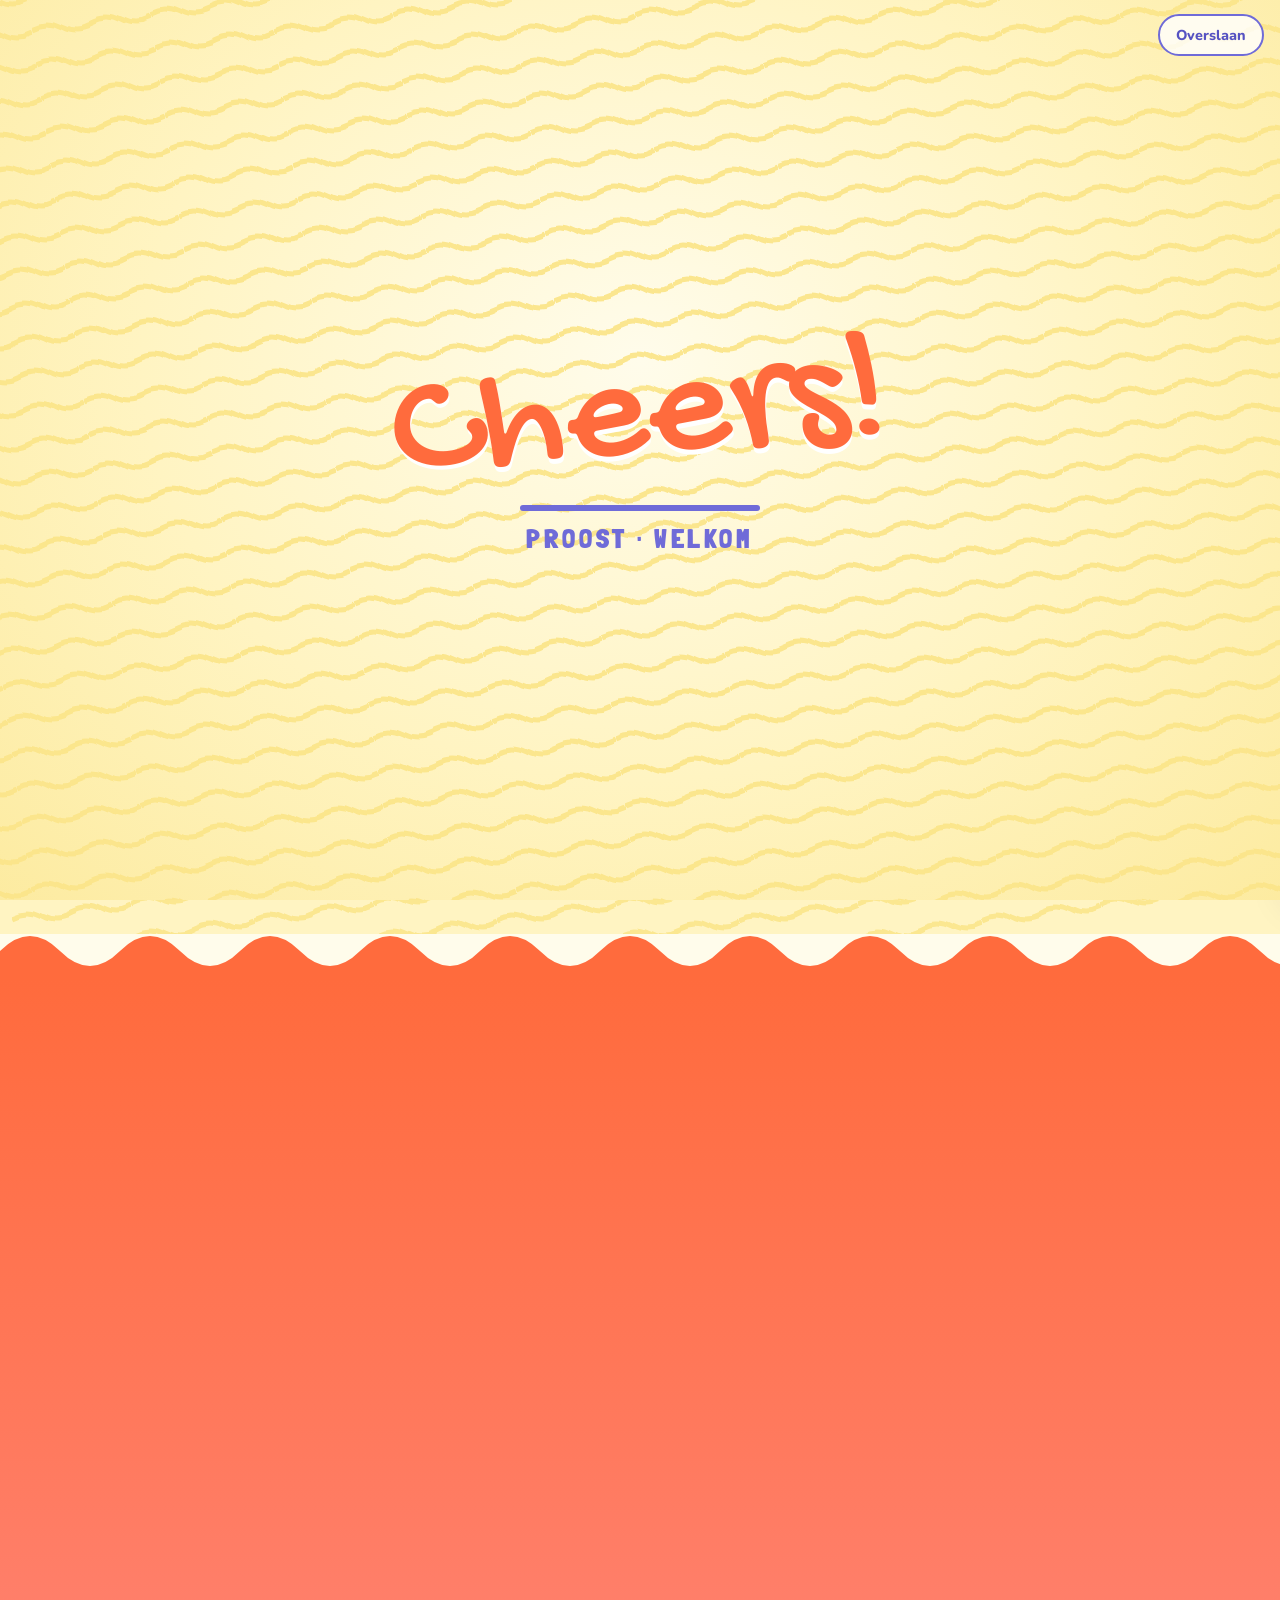
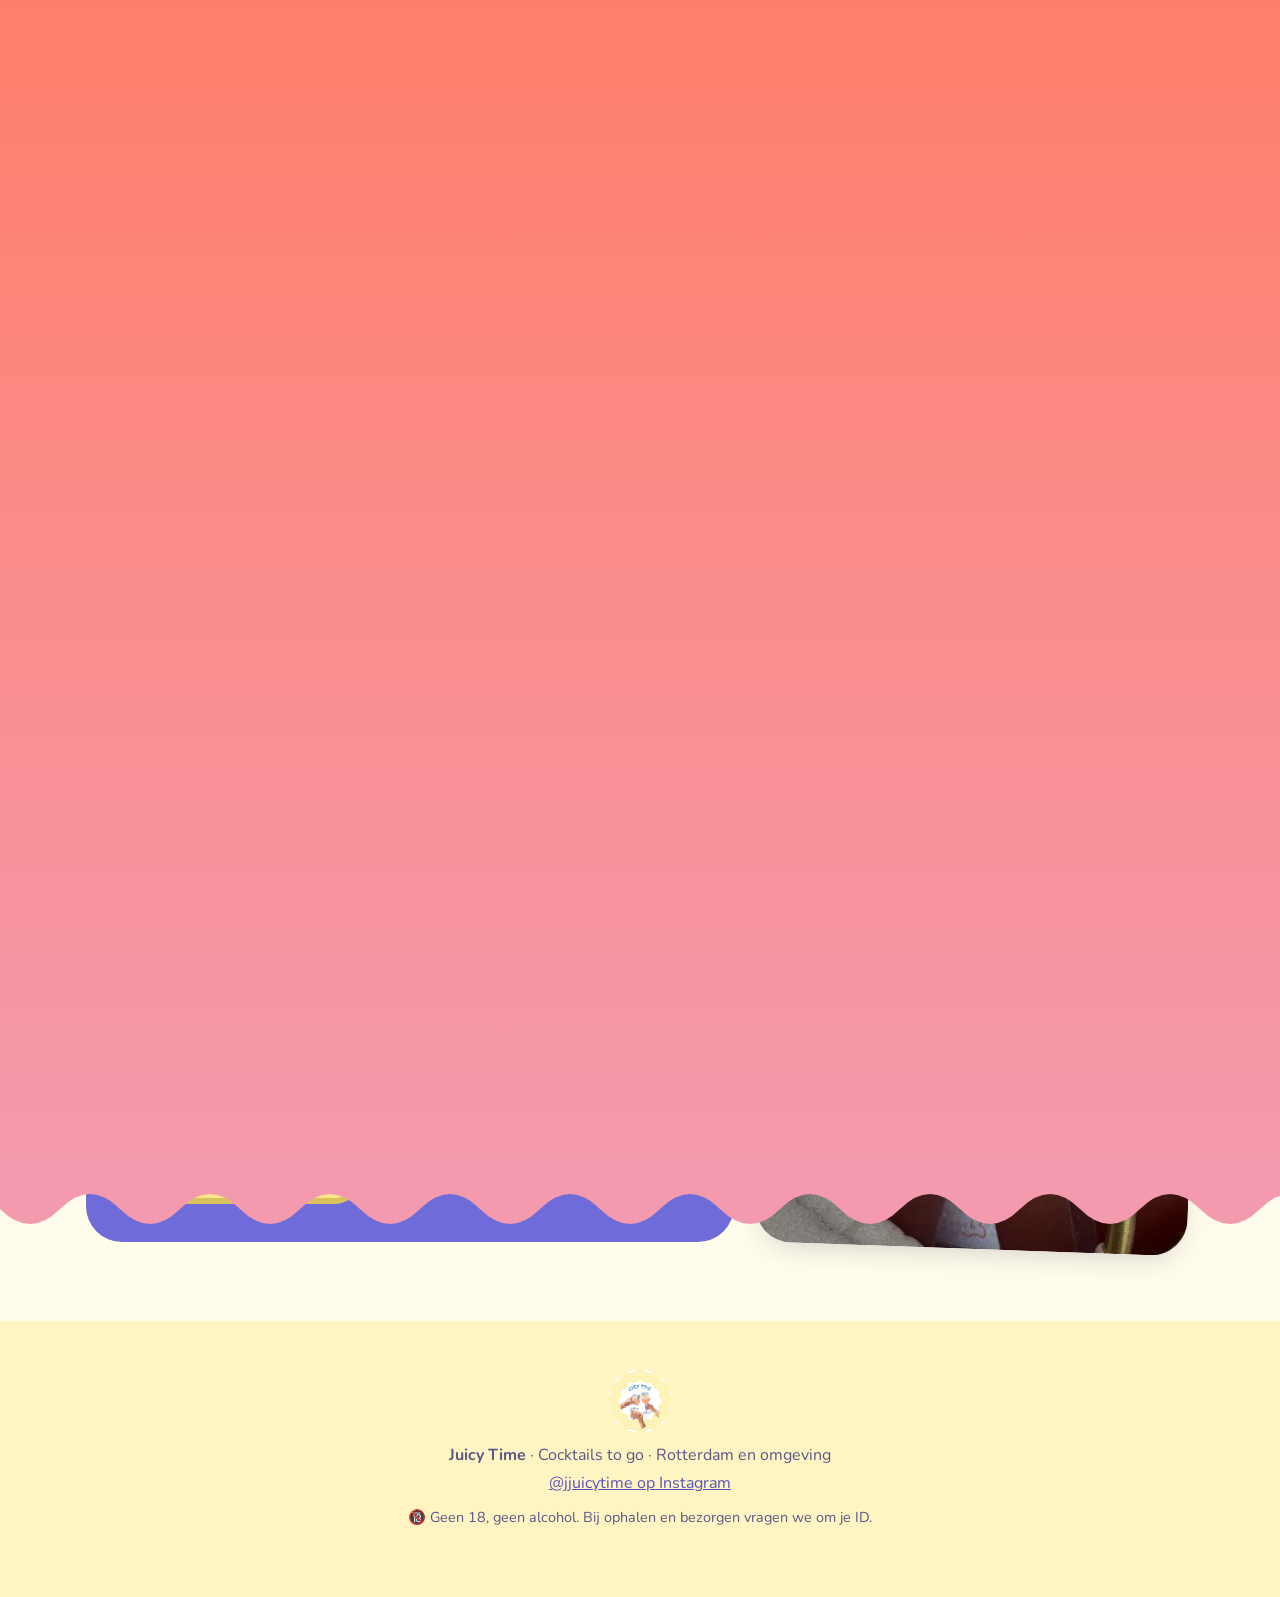
==== commit b23342a8: "Intro altijd tonen: niet meer overslaan na het eerste bezoek Co-Authored-By: Claude Fable 5.2 <norep" ====
--- a/index.html
+++ b/index.html
@@ -15,9 +15,8 @@
   <link rel="preconnect" href="https://fonts.gstatic.com" crossorigin>
   <link href="https://fonts.googleapis.com/css2?family=Gochi+Hand&family=Londrina+Solid:wght@400;900&family=Nunito:wght@400;600;700;800&display=swap" rel="stylesheet">
   <script>
-    /* Intro alleen bij binnenkomst (één keer per bezoek). ?intro=1 toont hem altijd. */
-    (function(){var s=false;try{s=sessionStorage.getItem('jt_intro')==='1';}catch(e){}
-    if(!s||/[?&]intro=1/.test(location.search))document.documentElement.classList.add('intro-on');})();
+    /* Intro bij elk bezoek en elke keer dat de pagina opnieuw wordt geladen. */
+    document.documentElement.classList.add('intro-on');
   </script>
   <link rel="preload" as="image" href="/img/logo.webp">
   <link rel="stylesheet" href="/styles.css">
@@ -79,14 +78,14 @@
         <div class="hero-copy">
           <p class="kicker">☀️ Cocktails to go</p>
           <h1>(Huis)feestje?<br><span>Bestel je cocktails!</span></h1>
-          <p class="lead">Vers gemixt, in een handige 200 ml pouch. Ophalen of laten bezorgen in <span data-fs-gebied>Rotterdam en omgeving</span>.</p>
+          <p class="lead">Vers gemixt, in een handige 200 ml pouch. Ophalen of laten bezorgen in Rotterdam en omgeving.</p>
           <div class="deal-row">
-            <div class="deal"><strong data-fs-p1>€4,50</strong><span>voor 1</span></div>
-            <div class="deal deal-hot"><strong data-fs-p3>€10</strong><span>voor 3</span></div>
+            <div class="deal"><strong>€4,50</strong><span>voor 1</span></div>
+            <div class="deal deal-hot"><strong>€10</strong><span>voor 3</span></div>
           </div>
           <div class="hero-cta">
             <a class="btn btn-primary" href="#menu">Kies je cocktails</a>
-            <a class="btn btn-ghost" href="#feest"><span><span data-fs-feest>20</span>+ voor een feest?</span></a>
+            <a class="btn btn-ghost" href="#feest">20+ voor een feest?</a>
           </div>
         </div>
         <div class="hero-art">
@@ -98,7 +97,7 @@
     <section id="menu" class="menu" aria-labelledby="menu-title">
       <div class="section-head">
         <h2 id="menu-title">Het menu</h2>
-        <p>Mix en match zoals je wilt. Elke 3 cocktails betaal je <span data-fs-p3>€10</span>, de korting rekenen we automatisch.</p>
+        <p>Mix en match zoals je wilt. Elke 3 cocktails betaal je €10, de korting rekenen we automatisch.</p>
       </div>
       <div class="menu-grid" data-menu></div>
     </section>
@@ -111,8 +110,8 @@
         <div>
           <h2 id="how-title">Zo werkt het</h2>
           <ol class="steps">
-            <li><span class="step-n">1</span><div><strong>Kies je cocktails</strong><p>Stel je mix samen. Bij 3 stuks betaal je <span data-fs-p3>€10</span>.</p></div></li>
-            <li><span class="step-n">2</span><div><strong>Ophalen of bezorgen</strong><p>Kies een dag en tijd. We bezorgen in <span data-fs-gebied>Rotterdam en omgeving</span>.</p></div></li>
+            <li><span class="step-n">1</span><div><strong>Kies je cocktails</strong><p>Stel je mix samen. Bij 3 stuks betaal je €10.</p></div></li>
+            <li><span class="step-n">2</span><div><strong>Ophalen of bezorgen</strong><p>Kies een dag en tijd. We bezorgen in Rotterdam en omgeving.</p></div></li>
             <li><span class="step-n">3</span><div><strong>We bevestigen</strong><p>Je krijgt een bevestiging met het betaalverzoek.</p></div></li>
             <li><span class="step-n">4</span><div><strong>Proost! 🥂</strong><p>Goed koud bewaren en schudden voor gebruik.</p></div></li>
           </ol>
@@ -123,7 +122,7 @@
     <section id="feest" class="party" aria-labelledby="party-title">
       <div class="party-card">
         <p class="kicker">🪩 Ook voor feestjes</p>
-        <h2 id="party-title"><span data-fs-feest>20</span>+ cocktails? Prijs bespreekbaar!</h2>
+        <h2 id="party-title">20+ cocktails? Prijs bespreekbaar!</h2>
         <p>Verjaardag, borrel, vrijgezellenfeest of bedrijfsuitje: vraag een prijs op maat aan. We denken mee over aantallen en smaken.</p>
         <button class="btn btn-primary" type="button" data-party>Vraag een feestprijs aan</button>
       </div>
@@ -133,10 +132,9 @@
 
   <footer class="footer">
     <img src="/img/logo.webp" alt="" width="64" height="64">
-    <p><strong>Juicy Time</strong> · Cocktails to go · <span data-fs-gebied>Rotterdam en omgeving</span></p>
-    <p><a href="https://www.instagram.com/jjuicytime/" target="_blank" rel="noopener" data-fs-ig>@jjuicytime op Instagram</a></p>
+    <p><strong>Juicy Time</strong> · Cocktails to go · Rotterdam en omgeving</p>
+    <p><a href="https://www.instagram.com/jjuicytime/" target="_blank" rel="noopener">@jjuicytime op Instagram</a></p>
     <p class="nix">🔞 Geen 18, geen alcohol. Bij ophalen en bezorgen vragen we om je ID.</p>
-    <p class="footer-beheer"><a href="/beheer/">Beheer</a></p>
   </footer>
 
   <!-- Bestelling (zijpaneel) -->
@@ -152,10 +150,10 @@
 
       <div class="totals" data-totals hidden>
         <div class="row"><span>Cocktails</span><span data-t-count>0</span></div>
-        <div class="row muted" data-t-deal-row hidden><span>Korting 3 voor <span data-fs-p3>€10</span></span><span data-t-deal>-€0,00</span></div>
+        <div class="row muted" data-t-deal-row hidden><span>Korting 3 voor €10</span><span data-t-deal>-€0,00</span></div>
         <div class="row" data-t-delivery-row hidden><span>Bezorging</span><span data-t-delivery>in overleg</span></div>
         <div class="row total"><span>Totaal</span><span data-t-total>€0,00</span></div>
-        <p class="bulk-note" data-bulk-note hidden>🎉 <span data-fs-feest>20</span>+ cocktails: we nemen contact op met een prijs op maat. Het totaal hierboven is de standaardprijs.</p>
+        <p class="bulk-note" data-bulk-note hidden>🎉 20+ cocktails: we nemen contact op met een prijs op maat. Het totaal hierboven is de standaardprijs.</p>
         <p class="nudge" data-nudge hidden></p>
       </div>
 
@@ -235,8 +233,6 @@
     </button>
   </div>
 
-  <script>window.FS_SITE={slug:'juicytime',melding:{achtergrond:'#E8433A',kleur:'#FFF4C2',font:'Nunito, system-ui, sans-serif'}};</script>
-  <script src="/fs-inhoud.js?v=1" defer></script>
   <script src="/app.js" defer></script>
 </body>
 </html>
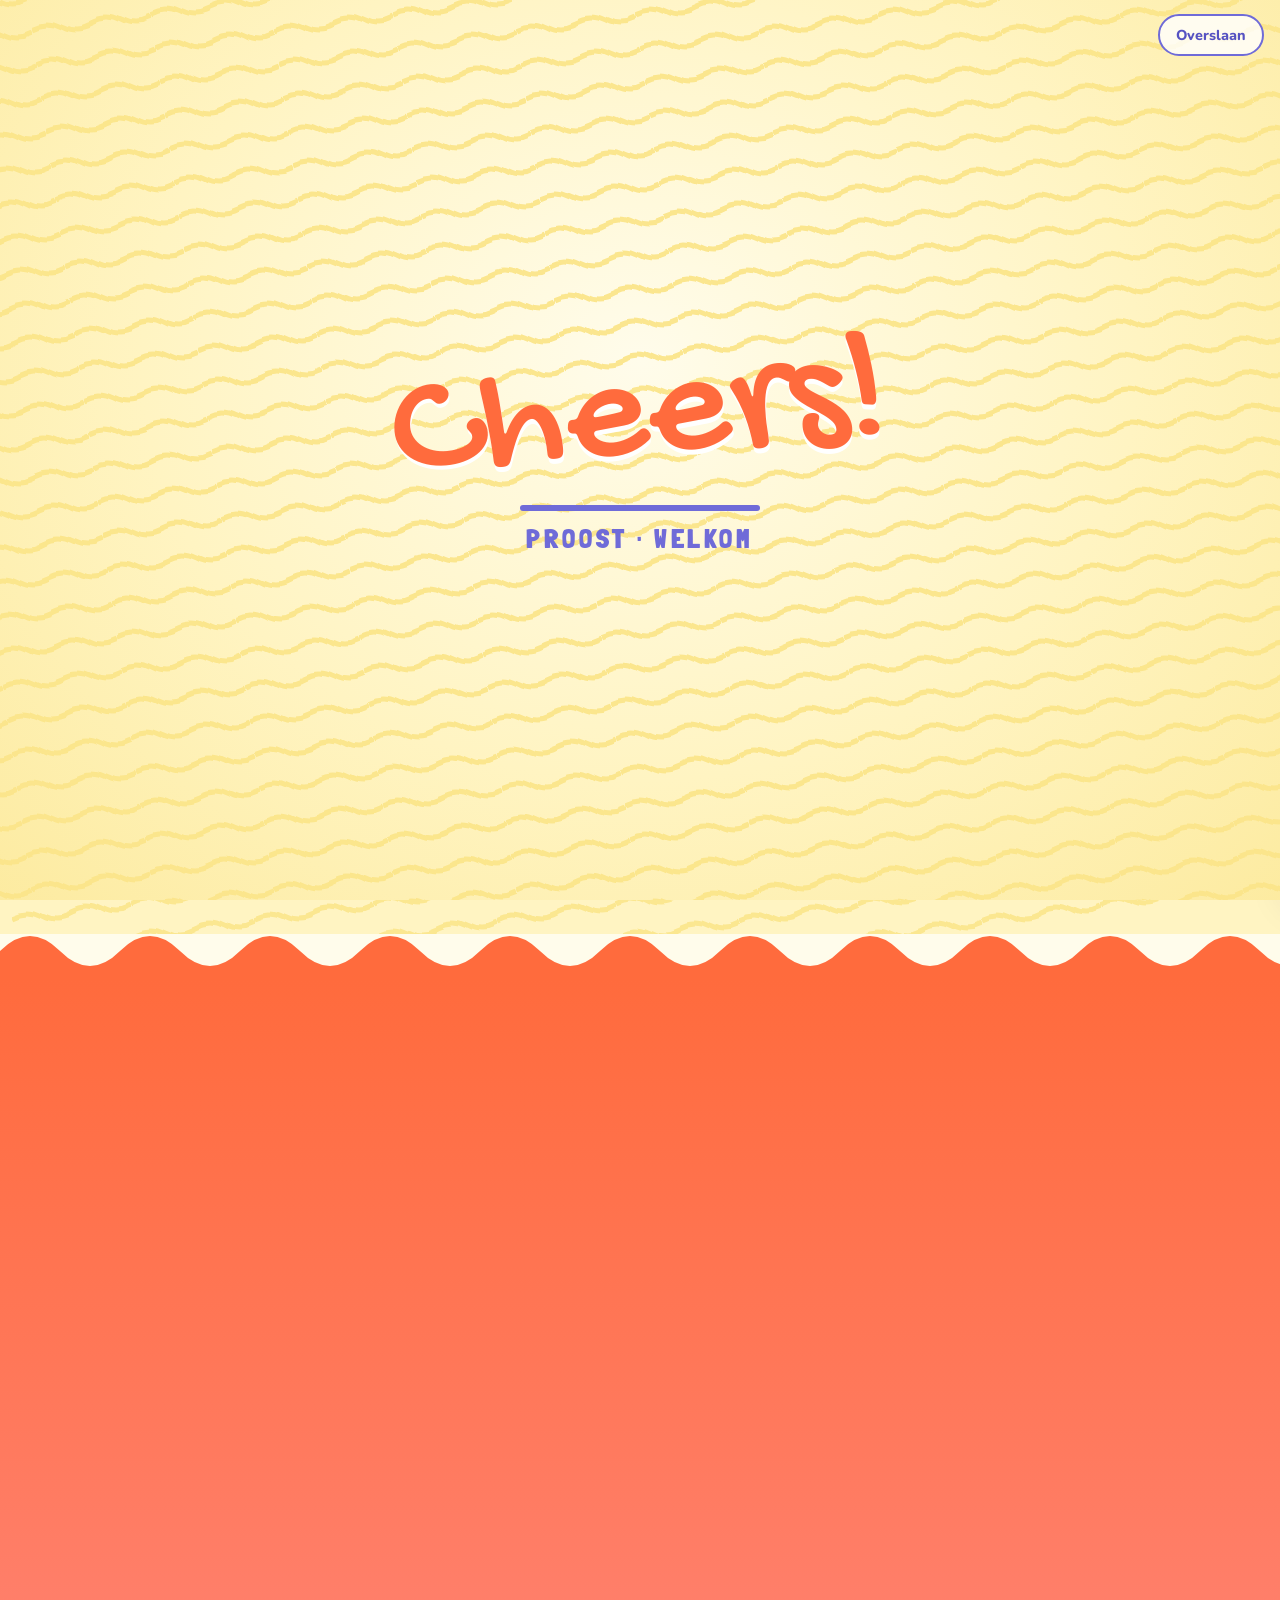
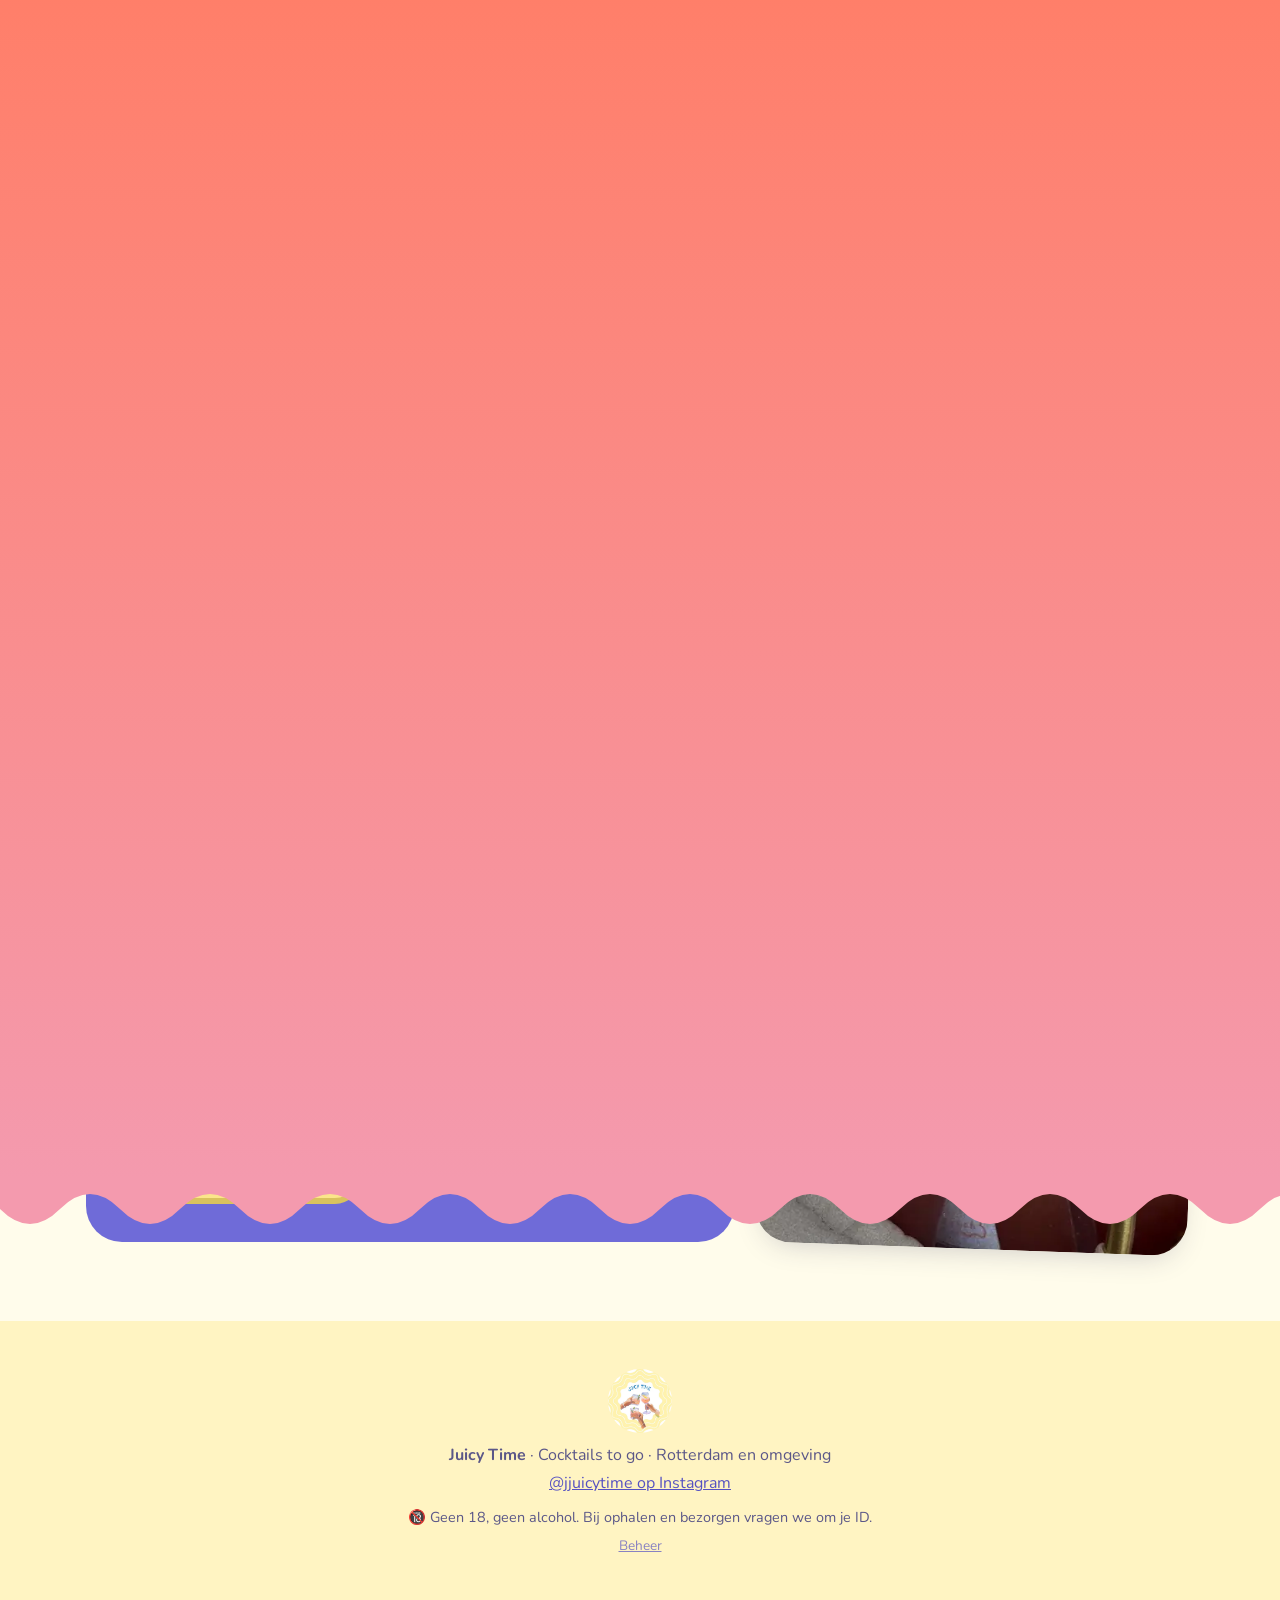
==== commit 6e0dee59: "Beheer voor bestellingen: bestellingen worden opgeslagen en zijn te verwerken op /beheer - Bestelfor" ====
--- a/index.html
+++ b/index.html
@@ -135,6 +135,7 @@
     <p><strong>Juicy Time</strong> · Cocktails to go · Rotterdam en omgeving</p>
     <p><a href="https://www.instagram.com/jjuicytime/" target="_blank" rel="noopener">@jjuicytime op Instagram</a></p>
     <p class="nix">🔞 Geen 18, geen alcohol. Bij ophalen en bezorgen vragen we om je ID.</p>
+    <p><a href="/beheer" rel="nofollow" style="font-size:.85rem;opacity:.7">Beheer</a></p>
   </footer>
 
   <!-- Bestelling (zijpaneel) -->
@@ -208,6 +209,7 @@
           <span>Ik ben 18 jaar of ouder en laat mijn ID zien bij ophalen of bezorgen.</span>
         </label>
 
+        <div aria-hidden="true" style="position:absolute;left:-9999px;width:1px;height:1px;overflow:hidden"><label>Laat dit veld leeg <input name="website" tabindex="-1" autocomplete="off"></label></div>
         <p class="form-error" data-form-error role="alert" hidden></p>
         <button class="btn btn-primary btn-block" type="submit" data-submit>Bestelling plaatsen</button>
         <p class="fineprint">Je betaalt na bevestiging via een betaalverzoek. Bezorgkosten spreken we samen af.</p>
